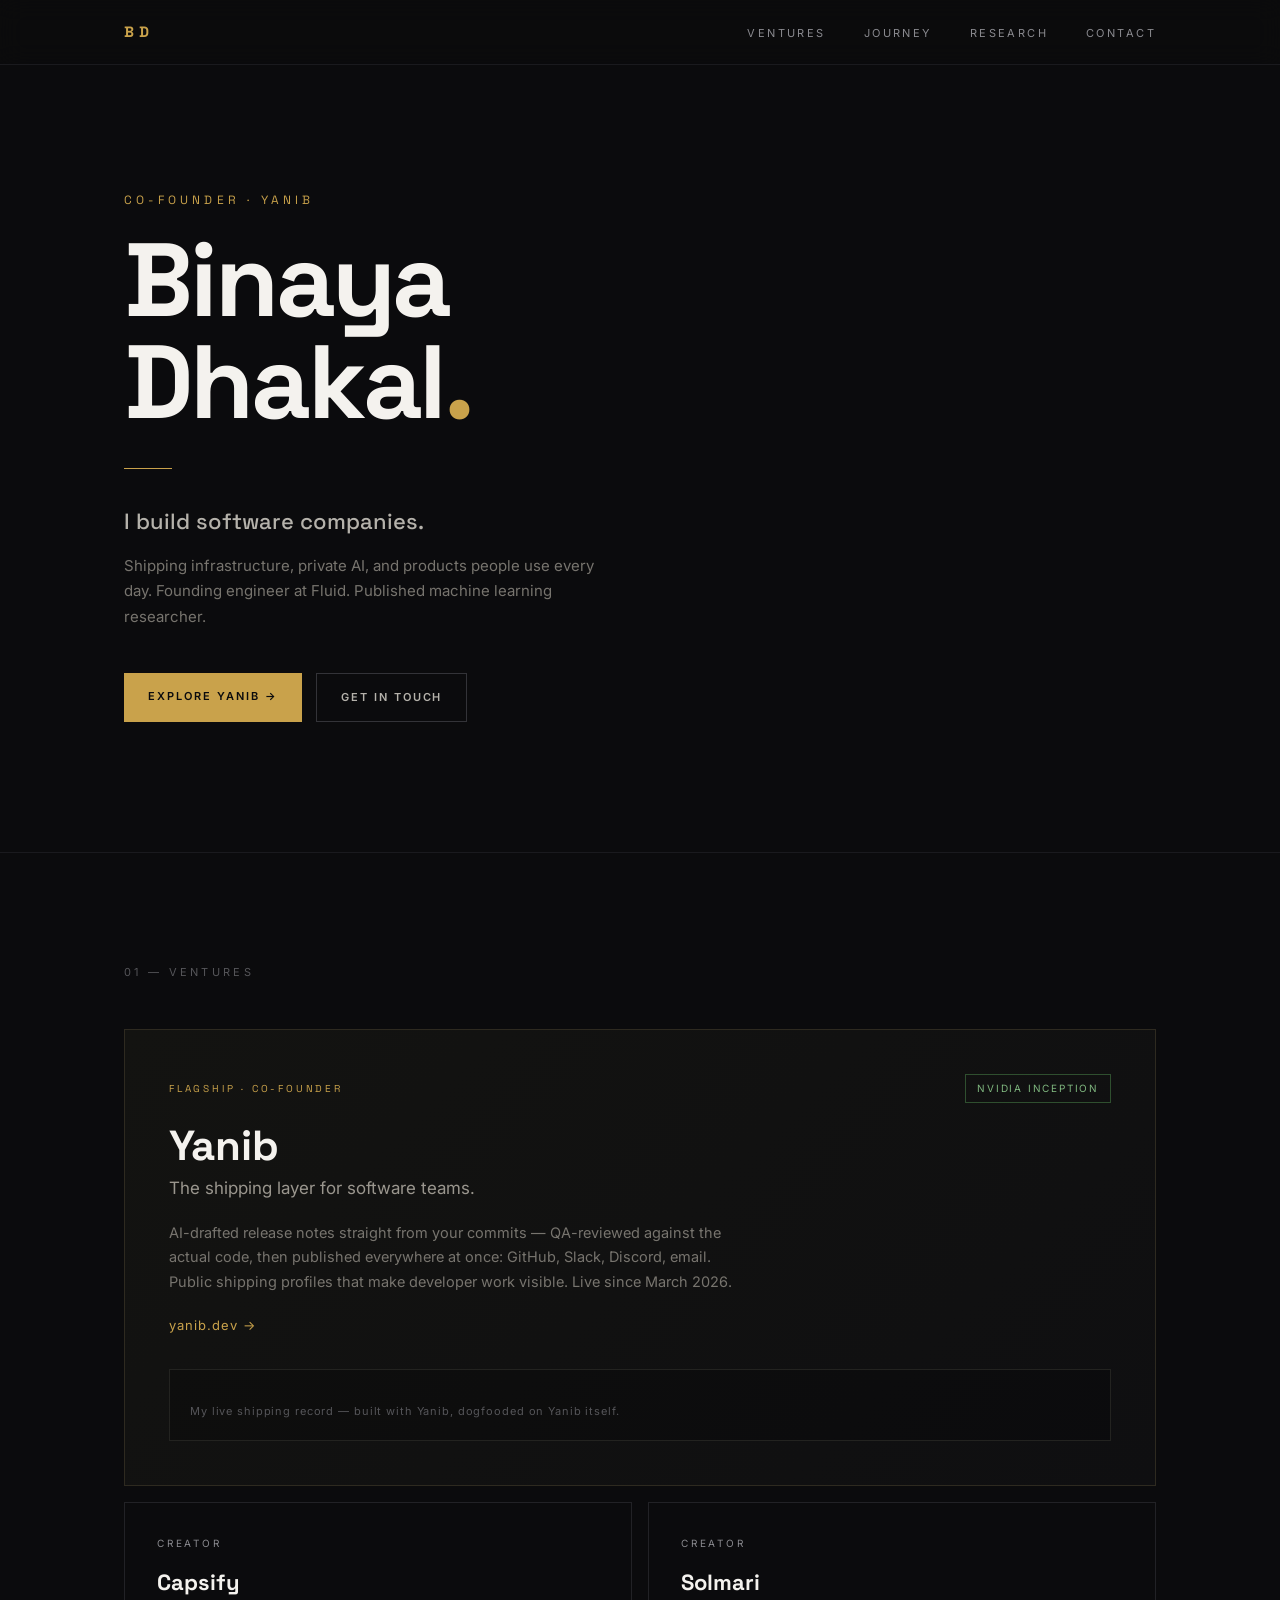
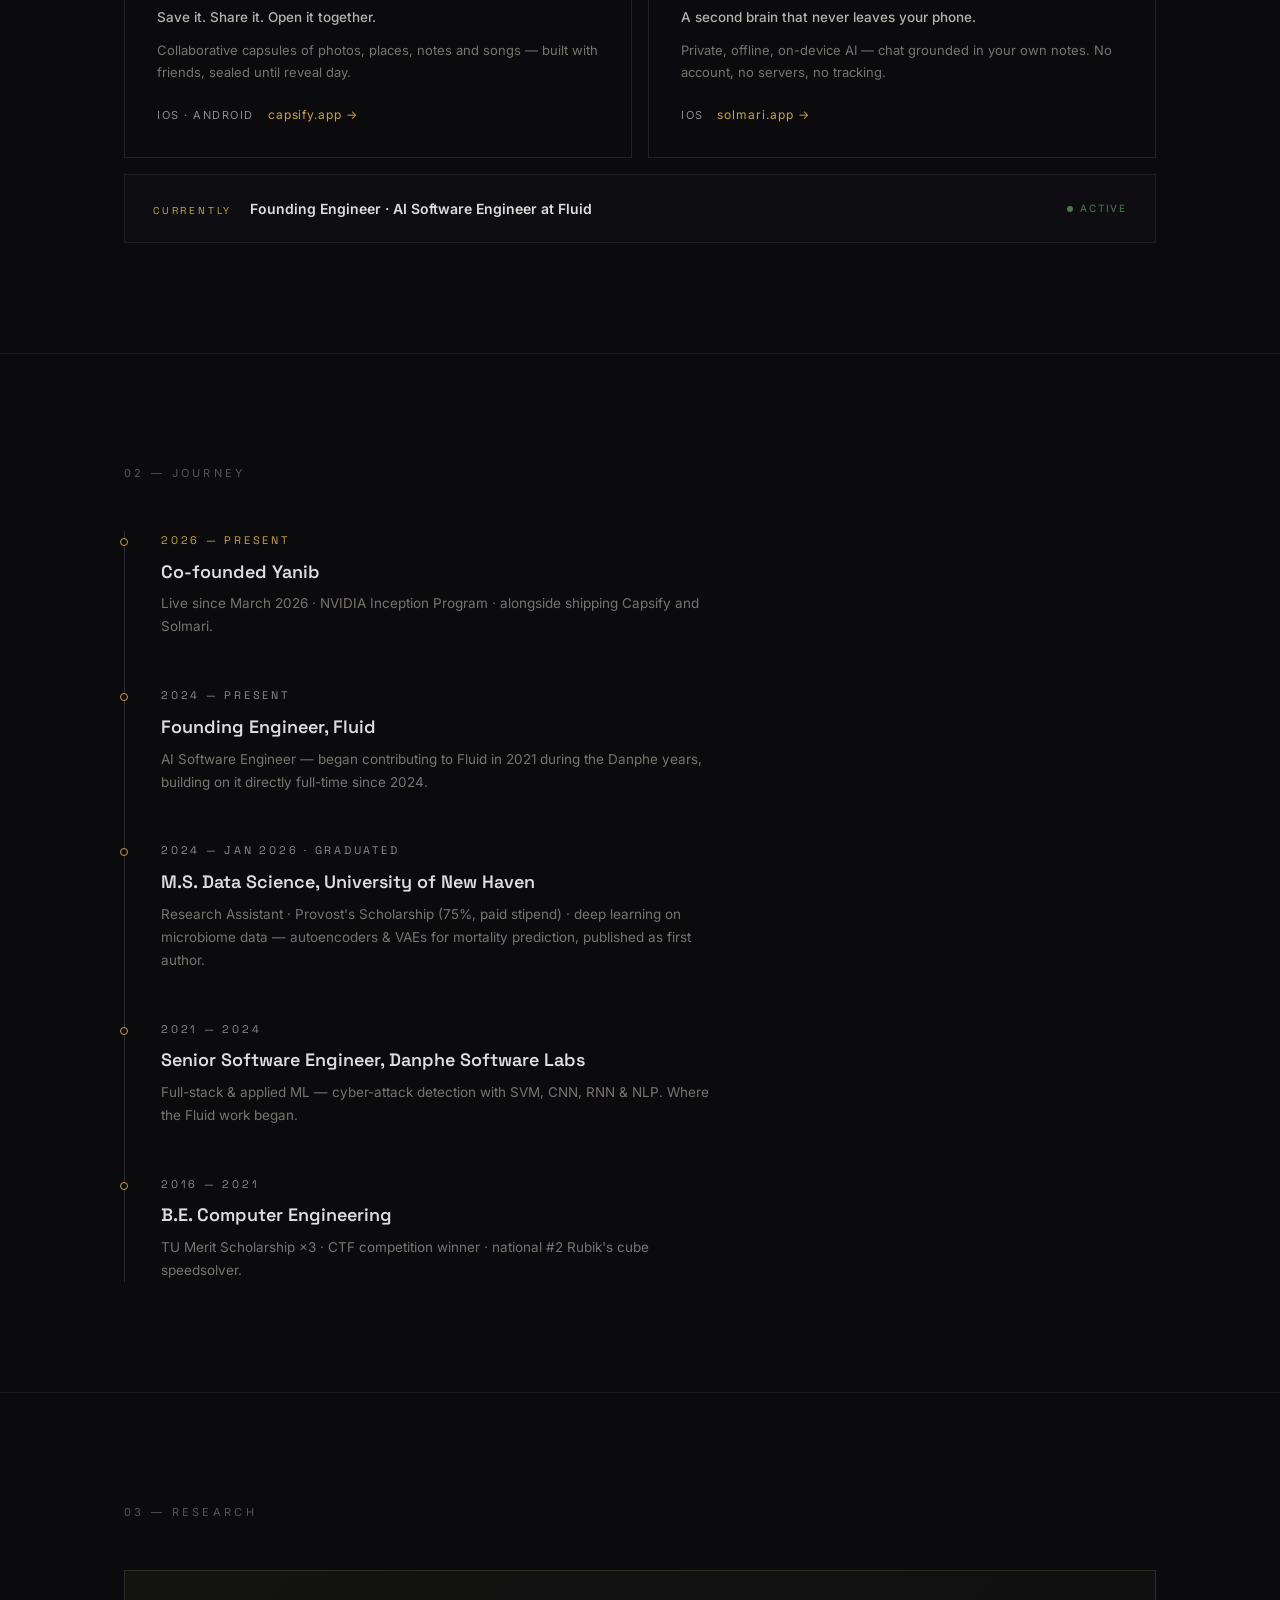
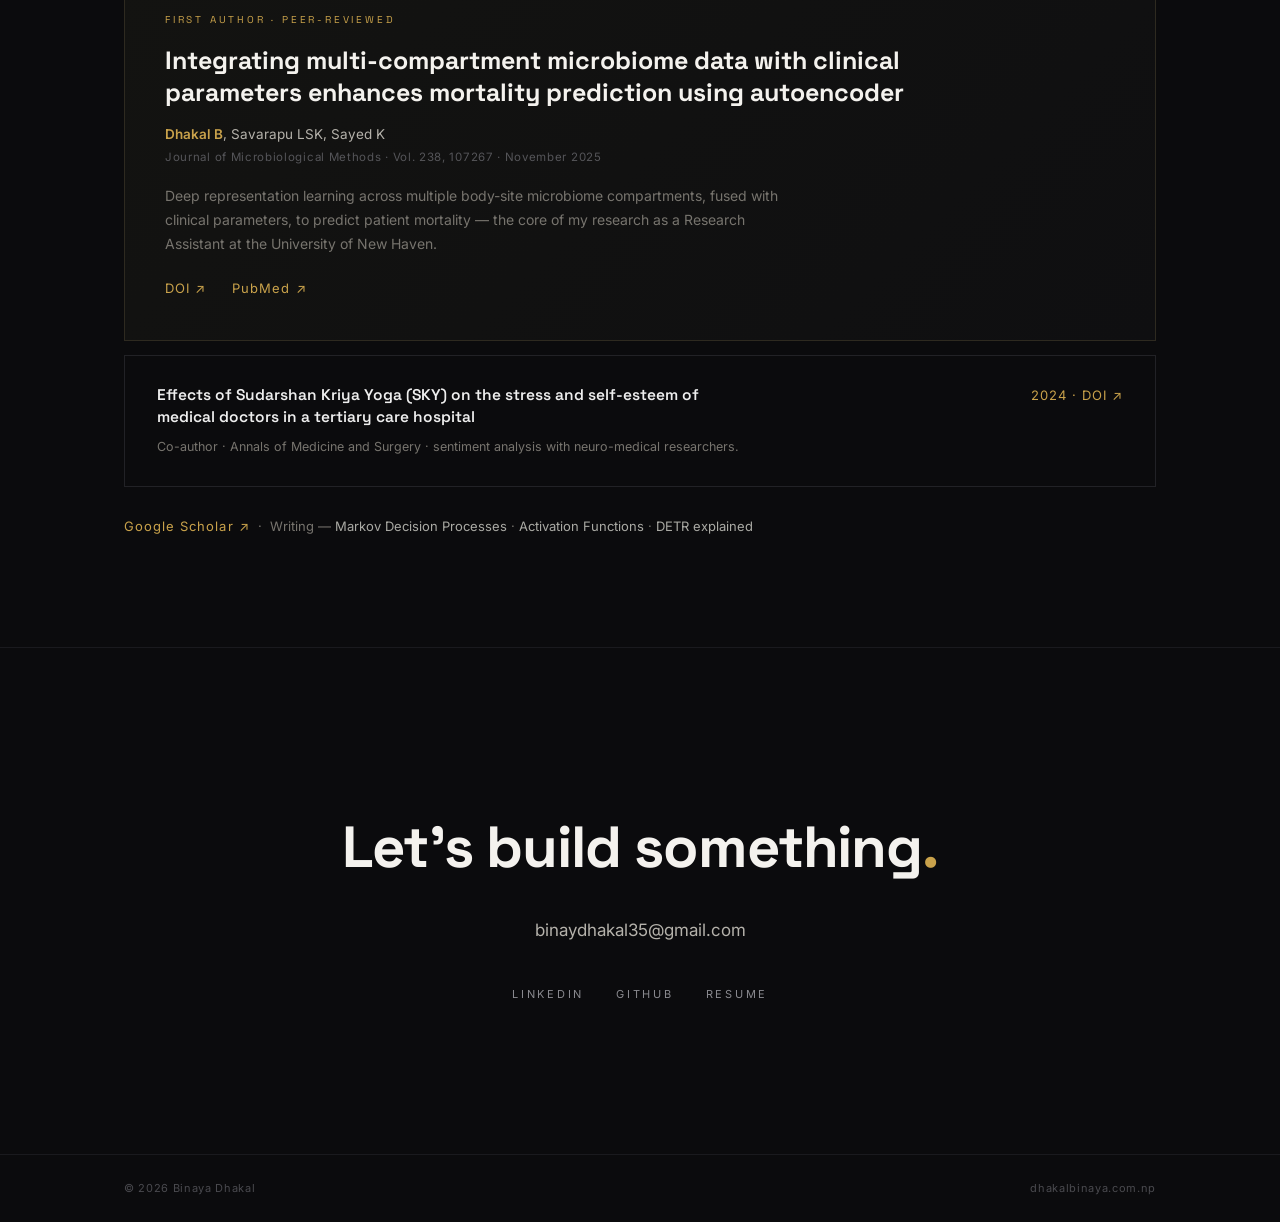
==== index.html @ 51cc16c2 "Replace favicon with BD monogram; overhaul SEO and social metadata - New BD mark (gold on black, Spa" ====
<!doctype html>
<html lang="en">
<head>
	<!-- Google tag (gtag.js) -->
	<script async src="https://www.googletagmanager.com/gtag/js?id=G-X3T2V9K1VE"></script>
	<script>
		window.dataLayer = window.dataLayer || [];
		function gtag(){dataLayer.push(arguments);}
		gtag('js', new Date());
		gtag('config', 'G-X3T2V9K1VE');
	</script>
	<script src="https://www.yanib.dev/sdk.js" defer></script>

	<meta charset="utf-8">
	<meta name="viewport" content="width=device-width, initial-scale=1">

	<title>Binaya Dhakal</title>
	<meta name="description" content="Binaya Dhakal — Co-founder of Yanib, creator of Capsify and Solmari, founding engineer at Fluid. Building shipping infrastructure, private AI, and products people use every day.">
	<meta name="author" content="Binaya Dhakal">
	<meta name="theme-color" content="#0b0b0d">
	<link rel="canonical" href="https://dhakalbinaya.com.np/">

	<meta property="og:type" content="profile">
	<meta property="og:site_name" content="Binaya Dhakal">
	<meta property="og:title" content="Binaya Dhakal — Co-founder of Yanib">
	<meta property="og:description" content="I build software companies. Yanib, Capsify, Solmari, Fluid — and published machine learning research.">
	<meta property="og:url" content="https://dhakalbinaya.com.np/">
	<meta property="og:image" content="https://dhakalbinaya.com.np/assets/images/og/og-cover.png">
	<meta property="og:image:width" content="1200">
	<meta property="og:image:height" content="630">
	<meta property="og:image:alt" content="Binaya Dhakal — Co-founder of Yanib. I build software companies.">
	<meta property="profile:first_name" content="Binaya">
	<meta property="profile:last_name" content="Dhakal">
	<meta name="twitter:card" content="summary_large_image">
	<meta name="twitter:title" content="Binaya Dhakal — Co-founder of Yanib">
	<meta name="twitter:description" content="I build software companies. Yanib, Capsify, Solmari, Fluid — and published machine learning research.">
	<meta name="twitter:image" content="https://dhakalbinaya.com.np/assets/images/og/og-cover.png">

	<link rel="icon" type="image/png" sizes="32x32" href="assets/logo/favicon.png">
	<link rel="icon" type="image/png" sizes="512x512" href="assets/logo/favicon-512.png">
	<link rel="apple-touch-icon" sizes="180x180" href="assets/logo/apple-touch-icon.png">

	<script type="application/ld+json">
	{
		"@context": "https://schema.org",
		"@type": "Person",
		"name": "Binaya Dhakal",
		"url": "https://dhakalbinaya.com.np/",
		"image": "https://dhakalbinaya.com.np/assets/images/og/og-cover.png",
		"jobTitle": "Co-founder",
		"description": "Co-founder of Yanib, creator of Capsify and Solmari, founding engineer at Fluid, published machine learning researcher.",
		"email": "mailto:binaydhakal35@gmail.com",
		"worksFor": {
			"@type": "Organization",
			"name": "Yanib",
			"url": "https://www.yanib.dev"
		},
		"alumniOf": {
			"@type": "CollegeOrUniversity",
			"name": "University of New Haven"
		},
		"knowsAbout": [
			"Machine Learning",
			"Microbiome Data Analysis",
			"Deep Learning",
			"Software Engineering",
			"Autoencoders"
		],
		"sameAs": [
			"https://github.com/binaydhakal",
			"https://www.linkedin.com/in/dhakalbinay/",
			"https://scholar.google.com/citations?user=4LWoepUAAAAJ",
			"https://www.yanib.dev",
			"https://www.capsify.app",
			"https://www.solmari.app"
		]
	}
	</script>

	<link rel="preconnect" href="https://fonts.googleapis.com">
	<link rel="preconnect" href="https://fonts.gstatic.com" crossorigin>
	<link href="https://fonts.googleapis.com/css2?family=Inter:wght@400;500;600&family=Space+Grotesk:wght@500;700&display=swap" rel="stylesheet">

	<link rel="stylesheet" href="assets/css/site.css">
	<script>document.documentElement.classList.add('js');</script>
	<script src="assets/js/site.js" defer></script>
</head>

<body>
	<header class="nav">
		<div class="container nav-inner">
			<a class="monogram" href="#top">BD</a>
			<button class="nav-toggle" aria-label="Toggle menu" aria-expanded="false">MENU</button>
			<nav aria-label="Main">
				<ul class="nav-links">
					<li><a href="#ventures">Ventures</a></li>
					<li><a href="#journey">Journey</a></li>
					<li><a href="#research">Research</a></li>
					<li><a href="#contact">Contact</a></li>
				</ul>
			</nav>
		</div>
	</header>

	<main id="top">
		<!-- ===== hero ===== -->
		<section class="hero">
			<div class="container">
				<p class="eyebrow" data-reveal>Co-founder · Yanib</p>
				<h1 data-reveal>Binaya<br>Dhakal<span class="accent">.</span></h1>
				<hr class="gold-rule" data-reveal>
				<p class="thesis" data-reveal>I build software companies.</p>
				<p class="hero-sub" data-reveal>Shipping infrastructure, private AI, and products people use every day. Founding engineer at Fluid. Published machine learning researcher.</p>
				<div class="cta-row" data-reveal>
					<a class="btn btn-solid" href="https://www.yanib.dev" target="_blank" rel="noopener">Explore Yanib <span aria-hidden="true">→</span></a>
					<a class="btn btn-ghost" href="#contact">Get in touch</a>
				</div>
			</div>
		</section>

		<!-- ===== 01 ventures ===== -->
		<section id="ventures" class="section">
			<div class="container">
				<h2 class="section-label" data-reveal>01 — Ventures</h2>

				<article class="flagship" data-reveal>
					<div class="flagship-top">
						<p class="flagship-role">Flagship · Co-founder</p>
						<p class="badge">NVIDIA Inception</p>
					</div>
					<h3>Yanib</h3>
					<p class="tagline">The shipping layer for software teams.</p>
					<p class="desc">AI-drafted release notes straight from your commits — QA-reviewed against the actual code, then published everywhere at once: GitHub, Slack, Discord, email. Public shipping profiles that make developer work visible. Live since March 2026.</p>
					<p><a class="link-gold" href="https://www.yanib.dev" target="_blank" rel="noopener">yanib.dev <span aria-hidden="true">→</span></a></p>
					<div class="widget-frame">
						<yanib-portfolio user="binaydhakal" theme="dark" limit="3"></yanib-portfolio>
						<p class="widget-caption">My live shipping record — built with Yanib, dogfooded on Yanib itself.</p>
					</div>
				</article>

				<div class="venture-grid">
					<article class="venture-card" data-reveal>
						<p class="card-role">Creator</p>
						<h4>Capsify</h4>
						<p class="card-tagline">Save it. Share it. Open it together.</p>
						<p class="card-desc">Collaborative capsules of photos, places, notes and songs — built with friends, sealed until reveal day.</p>
						<p class="platforms">iOS · Android &nbsp;&nbsp;<a class="link-gold" href="https://www.capsify.app" target="_blank" rel="noopener">capsify.app <span aria-hidden="true">→</span></a></p>
					</article>
					<article class="venture-card" data-reveal>
						<p class="card-role">Creator</p>
						<h4>Solmari</h4>
						<p class="card-tagline">A second brain that never leaves your phone.</p>
						<p class="card-desc">Private, offline, on-device AI — chat grounded in your own notes. No account, no servers, no tracking.</p>
						<p class="platforms">iOS &nbsp;&nbsp;<a class="link-gold" href="https://www.solmari.app" target="_blank" rel="noopener">solmari.app <span aria-hidden="true">→</span></a></p>
					</article>
				</div>

				<a class="current" href="https://www.fluid.app" target="_blank" rel="noopener" data-reveal>
					<span class="current-left">
						<span class="current-label">Currently</span>
						<span class="current-role">Founding Engineer · AI Software Engineer at Fluid</span>
					</span>
					<span class="pulse"><span class="pulse-dot" aria-hidden="true"></span> Active</span>
				</a>
			</div>
		</section>

		<!-- ===== 02 journey ===== -->
		<section id="journey" class="section">
			<div class="container">
				<h2 class="section-label" data-reveal>02 — Journey</h2>
				<ol class="timeline">
					<li data-reveal>
						<p class="t-date now">2026 — Present</p>
						<h3>Co-founded Yanib</h3>
						<p>Live since March 2026 · NVIDIA Inception Program · alongside shipping Capsify and Solmari.</p>
					</li>
					<li data-reveal>
						<p class="t-date">2024 — Present</p>
						<h3>Founding Engineer, Fluid</h3>
						<p>AI Software Engineer — began contributing to Fluid in 2021 during the Danphe years, building on it directly full-time since 2024.</p>
					</li>
					<li data-reveal>
						<p class="t-date">2024 — Jan 2026 · Graduated</p>
						<h3>M.S. Data Science, University of New Haven</h3>
						<p>Research Assistant · Provost's Scholarship (75%, paid stipend) · deep learning on microbiome data — autoencoders &amp; VAEs for mortality prediction, published as first author.</p>
					</li>
					<li data-reveal>
						<p class="t-date">2021 — 2024</p>
						<h3>Senior Software Engineer, Danphe Software Labs</h3>
						<p>Full-stack &amp; applied ML — cyber-attack detection with SVM, CNN, RNN &amp; NLP. Where the Fluid work began.</p>
					</li>
					<li data-reveal>
						<p class="t-date">2016 — 2021</p>
						<h3>B.E. Computer Engineering</h3>
						<p>TU Merit Scholarship ×3 · CTF competition winner · national #2 Rubik's cube speedsolver.</p>
					</li>
				</ol>
			</div>
		</section>

		<!-- ===== 03 research ===== -->
		<section id="research" class="section">
			<div class="container">
				<h2 class="section-label" data-reveal>03 — Research</h2>

				<article class="pub-featured" data-reveal>
					<p class="pub-badge">First author · Peer-reviewed</p>
					<h3>Integrating multi-compartment microbiome data with clinical parameters enhances mortality prediction using autoencoder</h3>
					<p class="pub-authors"><strong>Dhakal B</strong>, Savarapu LSK, Sayed K</p>
					<p class="pub-venue">Journal of Microbiological Methods · Vol. 238, 107267 · November 2025</p>
					<p class="pub-desc">Deep representation learning across multiple body-site microbiome compartments, fused with clinical parameters, to predict patient mortality — the core of my research as a Research Assistant at the University of New Haven.</p>
					<p class="pub-actions">
						<a class="link-gold" href="https://doi.org/10.1016/j.mimet.2025.107267" target="_blank" rel="noopener">DOI <span aria-hidden="true">↗</span></a>
						<a class="link-gold" href="https://pubmed.ncbi.nlm.nih.gov/40972768/" target="_blank" rel="noopener">PubMed <span aria-hidden="true">↗</span></a>
					</p>
				</article>

				<article class="pub-card" data-reveal>
					<div>
						<h3 class="pub-title">Effects of Sudarshan Kriya Yoga (SKY) on the stress and self-esteem of medical doctors in a tertiary care hospital</h3>
						<p class="pub-note">Co-author · Annals of Medicine and Surgery · sentiment analysis with neuro-medical researchers.</p>
					</div>
					<p class="pub-meta"><a class="link-gold" href="https://doi.org/10.1097/MS9.0000000000002289" target="_blank" rel="noopener">2024 · DOI <span aria-hidden="true">↗</span></a></p>
				</article>

				<p class="writing-line" data-reveal>
					<a class="link-gold" href="https://scholar.google.com/citations?user=4LWoepUAAAAJ&amp;hl=en" target="_blank" rel="noopener">Google Scholar <span aria-hidden="true">↗</span></a>
					&nbsp;·&nbsp; Writing — <span>Markov Decision Processes</span> · <span>Activation Functions</span> · <span>DETR explained</span>
				</p>
			</div>
		</section>

		<!-- ===== contact ===== -->
		<section id="contact" class="section contact">
			<div class="container">
				<h2 data-reveal>Let's build something<span class="accent">.</span></h2>
				<p data-reveal><a class="contact-email" href="mailto:binaydhakal35@gmail.com">binaydhakal35@gmail.com</a></p>
				<ul class="contact-links" data-reveal>
					<li><a href="https://www.linkedin.com/in/dhakalbinay/" target="_blank" rel="noopener">LinkedIn</a></li>
					<li><a href="https://github.com/binaydhakal" target="_blank" rel="noopener">GitHub</a></li>
					<li><a href="assets/download/resume.pdf" download>Resume</a></li>
				</ul>
			</div>
		</section>
	</main>

	<footer class="footer">
		<div class="container footer-inner">
			<span>© 2026 Binaya Dhakal</span>
			<span>dhakalbinaya.com.np</span>
		</div>
	</footer>
</body>
</html>
---- assets/css/site.css ----
/* ============================================================
   dhakalbinaya.com.np — "Midnight Executive"
   ============================================================ */

:root {
	--bg: #0b0b0d;
	--panel: #101013;
	--panel-2: #0e0e12;
	--border: #1a1a1e;
	--border-card: #222226;
	--gold: #c9a24b;
	--text-hi: #f4f2ee;
	--text-lead: #b5b2ab;
	--text-body: #77746e;
	--text-label: #555559;
	--font-display: 'Space Grotesk', -apple-system, sans-serif;
	--font-body: 'Inter', -apple-system, sans-serif;
}

*, *::before, *::after { box-sizing: border-box; margin: 0; padding: 0; }

html { scroll-behavior: smooth; scroll-padding-top: 80px; }

body {
	background: var(--bg);
	color: var(--text-body);
	font-family: var(--font-body);
	font-size: 16px;
	line-height: 1.7;
	-webkit-font-smoothing: antialiased;
}

img { max-width: 100%; display: block; }
a { color: inherit; text-decoration: none; }
ul, ol { list-style: none; }

.container { max-width: 1080px; margin: 0 auto; padding: 0 24px; }
.accent { color: var(--gold); }

/* ---------- labels ---------- */
.eyebrow {
	font-family: var(--font-display);
	color: var(--gold);
	font-size: 12px;
	letter-spacing: .35em;
	text-transform: uppercase;
}
.section-label {
	color: var(--text-label);
	font-size: 11px;
	letter-spacing: .3em;
	text-transform: uppercase;
	font-weight: 400;
	margin-bottom: 48px;
}

/* ---------- nav ---------- */
.nav {
	position: fixed;
	top: 0; left: 0; right: 0;
	z-index: 100;
	background: rgba(11, 11, 13, .82);
	-webkit-backdrop-filter: blur(12px);
	backdrop-filter: blur(12px);
	border-bottom: 1px solid var(--border);
}
.nav-inner {
	display: flex;
	justify-content: space-between;
	align-items: center;
	height: 64px;
}
.monogram {
	font-family: var(--font-display);
	font-weight: 700;
	color: var(--gold);
	letter-spacing: .3em;
	font-size: 15px;
}
.nav-links { display: flex; gap: 38px; }
.nav-links a {
	font-size: 11px;
	letter-spacing: .22em;
	text-transform: uppercase;
	color: #8a8a8f;
	transition: color .2s ease;
}
.nav-links a:hover { color: var(--gold); }
.nav-toggle {
	display: none;
	background: none;
	border: 1px solid var(--border-card);
	color: #8a8a8f;
	font-family: var(--font-body);
	font-size: 10px;
	letter-spacing: .22em;
	padding: 7px 12px;
	cursor: pointer;
}

/* ---------- hero ---------- */
.hero { padding: 190px 0 130px; }
.hero h1 {
	font-family: var(--font-display);
	color: var(--text-hi);
	font-size: clamp(56px, 9vw, 104px);
	line-height: .98;
	letter-spacing: -.03em;
	font-weight: 700;
	margin-top: 20px;
}
.gold-rule {
	width: 48px;
	height: 1px;
	background: var(--gold);
	border: 0;
	margin: 34px 0;
}
.thesis {
	font-family: var(--font-display);
	color: var(--text-lead);
	font-size: clamp(18px, 2.4vw, 22px);
	font-weight: 500;
}
.hero-sub { max-width: 470px; margin-top: 12px; font-size: 15px; }
.cta-row { display: flex; gap: 14px; margin-top: 44px; flex-wrap: wrap; }
.btn {
	display: inline-block;
	font-size: 11px;
	font-weight: 600;
	letter-spacing: .18em;
	text-transform: uppercase;
	padding: 14px 24px;
	transition: transform .2s ease, filter .2s ease, border-color .2s ease, color .2s ease;
}
.btn-solid { background: var(--gold); color: #0b0b0d; }
.btn-solid:hover { filter: brightness(1.1); transform: translateY(-2px); }
.btn-ghost { border: 1px solid #333338; color: var(--text-lead); }
.btn-ghost:hover { border-color: var(--gold); color: var(--gold); }

/* ---------- sections ---------- */
.section { padding: 110px 0; border-top: 1px solid var(--border); }

/* ---------- footer ---------- */
.footer { border-top: 1px solid var(--border); padding: 24px 0; }
.footer-inner {
	display: flex;
	justify-content: space-between;
	font-size: 11px;
	color: #4a4a4f;
	letter-spacing: .06em;
}

/* ---------- reveal animation (JS-gated, motion-safe) ---------- */
.js [data-reveal] {
	opacity: 0;
	transform: translateY(18px);
	transition: opacity .7s ease, transform .7s ease;
}
.js [data-reveal].is-visible { opacity: 1; transform: none; }

@media (prefers-reduced-motion: reduce) {
	html { scroll-behavior: auto; }
	.js [data-reveal] { opacity: 1; transform: none; transition: none; }
}

/* ---------- mobile ---------- */
@media (max-width: 720px) {
	.nav-toggle { display: block; }
	.nav-links {
		display: none;
		position: absolute;
		top: 64px; left: 0; right: 0;
		flex-direction: column;
		gap: 22px;
		background: rgba(11, 11, 13, .97);
		border-bottom: 1px solid var(--border);
		padding: 26px 24px;
	}
	.nav.open .nav-links { display: flex; }
	.hero { padding: 150px 0 90px; }
	.section { padding: 80px 0; }
}

/* ---------- ventures: flagship ---------- */
.flagship {
	border: 1px solid #2e2a20;
	background: linear-gradient(135deg, #131311 0%, #0f0f11 100%);
	padding: 44px;
}
.flagship-top {
	display: flex;
	justify-content: space-between;
	align-items: center;
	gap: 16px;
	flex-wrap: wrap;
}
.flagship-role {
	font-family: var(--font-display);
	color: var(--gold);
	font-size: 10px;
	letter-spacing: .28em;
	text-transform: uppercase;
}
.badge {
	border: 1px solid #2f4f2f;
	color: #7fb77f;
	font-size: 10px;
	letter-spacing: .18em;
	text-transform: uppercase;
	padding: 5px 11px;
}
.flagship h3 {
	font-family: var(--font-display);
	color: var(--text-hi);
	font-size: clamp(30px, 4vw, 42px);
	font-weight: 700;
	margin-top: 20px;
	line-height: 1.1;
}
.tagline { color: #9a968e; font-size: 17px; margin-top: 4px; }
.flagship .desc { max-width: 580px; margin-top: 18px; font-size: 14.5px; }
.flagship .link-gold { display: inline-block; margin-top: 20px; }
.link-gold {
	color: var(--gold);
	font-size: 13px;
	letter-spacing: .08em;
}
.link-gold span { display: inline-block; transition: transform .2s ease; }
.link-gold:hover span { transform: translateX(4px); }
.widget-frame {
	margin-top: 30px;
	border: 1px solid #232320;
	padding: 20px;
	background: rgba(0, 0, 0, .25);
	overflow-x: auto;
}
yanib-github-profile { display: block; max-width: 100%; }
.widget-caption {
	margin-top: 12px;
	color: var(--text-label);
	font-size: 11px;
	letter-spacing: .08em;
}

/* ---------- ventures: cards ---------- */
.venture-grid {
	display: grid;
	grid-template-columns: 1fr 1fr;
	gap: 16px;
	margin-top: 16px;
}
.venture-card {
	border: 1px solid var(--border-card);
	padding: 32px;
	display: flex;
	flex-direction: column;
	transition: border-color .25s ease, transform .25s ease;
}
.venture-card:hover { border-color: var(--gold); transform: translateY(-3px); }
.card-role {
	color: #8a8a8f;
	font-size: 10px;
	letter-spacing: .28em;
	text-transform: uppercase;
}
.venture-card h4 {
	font-family: var(--font-display);
	color: var(--text-hi);
	font-size: 22px;
	font-weight: 700;
	margin-top: 12px;
}
.card-tagline { color: var(--text-lead); font-size: 13.5px; margin-top: 4px; font-weight: 500; }
.card-desc { font-size: 13px; margin-top: 10px; }
.platforms {
	margin-top: auto;
	padding-top: 22px;
	color: #8a8a8f;
	font-size: 11px;
	letter-spacing: .14em;
	text-transform: uppercase;
}
.platforms .link-gold { text-transform: none; letter-spacing: .08em; font-size: 12px; }

/* ---------- ventures: current strip ---------- */
.current {
	display: flex;
	justify-content: space-between;
	align-items: center;
	gap: 16px;
	flex-wrap: wrap;
	border: 1px solid #1e1e24;
	background: var(--panel-2);
	padding: 20px 28px;
	margin-top: 16px;
	transition: border-color .25s ease;
}
.current:hover { border-color: var(--gold); }
.current-label {
	font-family: var(--font-display);
	color: var(--gold);
	font-size: 10px;
	letter-spacing: .28em;
	text-transform: uppercase;
	margin-right: 14px;
}
.current-role { color: #ddd; font-size: 14px; font-weight: 600; }
.pulse {
	color: #4a7a4a;
	font-size: 10px;
	letter-spacing: .18em;
	text-transform: uppercase;
	display: inline-flex;
	align-items: center;
	gap: 7px;
}
.pulse-dot {
	width: 6px; height: 6px;
	border-radius: 50%;
	background: #4a7a4a;
	animation: pulse 2s ease-in-out infinite;
}
@keyframes pulse {
	0%, 100% { opacity: 1; }
	50% { opacity: .3; }
}
@media (prefers-reduced-motion: reduce) {
	.pulse-dot { animation: none; }
}
@media (max-width: 720px) {
	.flagship { padding: 30px 24px; }
	.venture-grid { grid-template-columns: 1fr; }
	.current { flex-direction: column; align-items: flex-start; }
}

/* ---------- journey timeline ---------- */
.timeline {
	border-left: 1px solid #2a2a2e;
	padding-left: 36px;
	display: flex;
	flex-direction: column;
	gap: 48px;
}
.timeline li { position: relative; }
.timeline li::before {
	content: "";
	position: absolute;
	left: -41px;
	top: 7px;
	width: 8px;
	height: 8px;
	border-radius: 50%;
	background: var(--bg);
	border: 1px solid var(--gold);
}
.t-date {
	font-family: var(--font-display);
	font-size: 11px;
	letter-spacing: .25em;
	text-transform: uppercase;
	color: #8a8a8f;
}
.t-date.now { color: var(--gold); }
.timeline h3 {
	font-family: var(--font-display);
	color: #ddd;
	font-size: 18px;
	font-weight: 600;
	margin-top: 7px;
}
.timeline li > p:last-child { font-size: 13.5px; margin-top: 5px; max-width: 560px; }

/* ---------- research: featured (first-author) ---------- */
.pub-featured {
	border: 1px solid #2e2a20;
	background: linear-gradient(135deg, #131311 0%, #0f0f11 100%);
	padding: 40px;
	margin-bottom: 14px;
}
.pub-badge {
	font-family: var(--font-display);
	color: var(--gold);
	font-size: 10px;
	letter-spacing: .28em;
	text-transform: uppercase;
}
.pub-featured h3 {
	font-family: var(--font-display);
	color: var(--text-hi);
	font-size: clamp(19px, 2.4vw, 25px);
	font-weight: 700;
	line-height: 1.3;
	margin-top: 16px;
	max-width: 780px;
}
.pub-authors { color: var(--text-lead); font-size: 13.5px; margin-top: 14px; }
.pub-authors strong { color: var(--gold); font-weight: 600; }
.pub-venue {
	color: var(--text-label);
	font-size: 11.5px;
	letter-spacing: .06em;
	margin-top: 3px;
}
.pub-desc { font-size: 14px; margin-top: 16px; max-width: 640px; }
.pub-actions { display: flex; gap: 26px; margin-top: 22px; flex-wrap: wrap; }

/* ---------- research ---------- */
.pub-card {
	border: 1px solid var(--border-card);
	padding: 28px 32px;
	margin-bottom: 14px;
	display: flex;
	justify-content: space-between;
	align-items: flex-start;
	gap: 24px;
	flex-wrap: wrap;
	transition: border-color .25s ease;
}
.pub-card:hover { border-color: var(--gold); }
.pub-title {
	font-family: var(--font-display);
	color: #eee;
	font-size: 15.5px;
	font-weight: 600;
	max-width: 560px;
	line-height: 1.45;
}
.pub-note { font-size: 12.5px; margin-top: 8px; }
.pub-meta { font-size: 12px; white-space: nowrap; }
.pub-status {
	color: #8a8a8f;
	letter-spacing: .18em;
	text-transform: uppercase;
	font-size: 10px;
	padding-top: 4px;
}
.writing-line { margin-top: 28px; font-size: 13px; }
.writing-line span { color: #aaaaa4; }
.writing-line .link-gold span { color: var(--gold); }

@media (max-width: 720px) {
	.pub-card { flex-direction: column; padding: 24px; }
	.pub-featured { padding: 28px 24px; }
	.timeline { padding-left: 28px; }
	.timeline li::before { left: -33px; }
}

/* ---------- contact ---------- */
.contact { text-align: center; padding: 150px 0; }
.contact h2 {
	font-family: var(--font-display);
	color: var(--text-hi);
	font-size: clamp(36px, 6vw, 58px);
	font-weight: 700;
	letter-spacing: -.02em;
}
.contact-email {
	display: inline-block;
	margin-top: 20px;
	color: var(--text-lead);
	font-size: 17px;
	transition: color .2s ease;
}
.contact-email:hover { color: var(--gold); }
.contact-links {
	margin-top: 40px;
	display: flex;
	justify-content: center;
	gap: 32px;
	font-size: 11px;
	letter-spacing: .25em;
	text-transform: uppercase;
}
.contact-links a { color: #8a8a8f; transition: color .2s ease; }
.contact-links a:hover { color: var(--gold); }

@media (max-width: 720px) {
	.contact { padding: 100px 0; }
	.contact-links { gap: 20px; flex-wrap: wrap; }
}
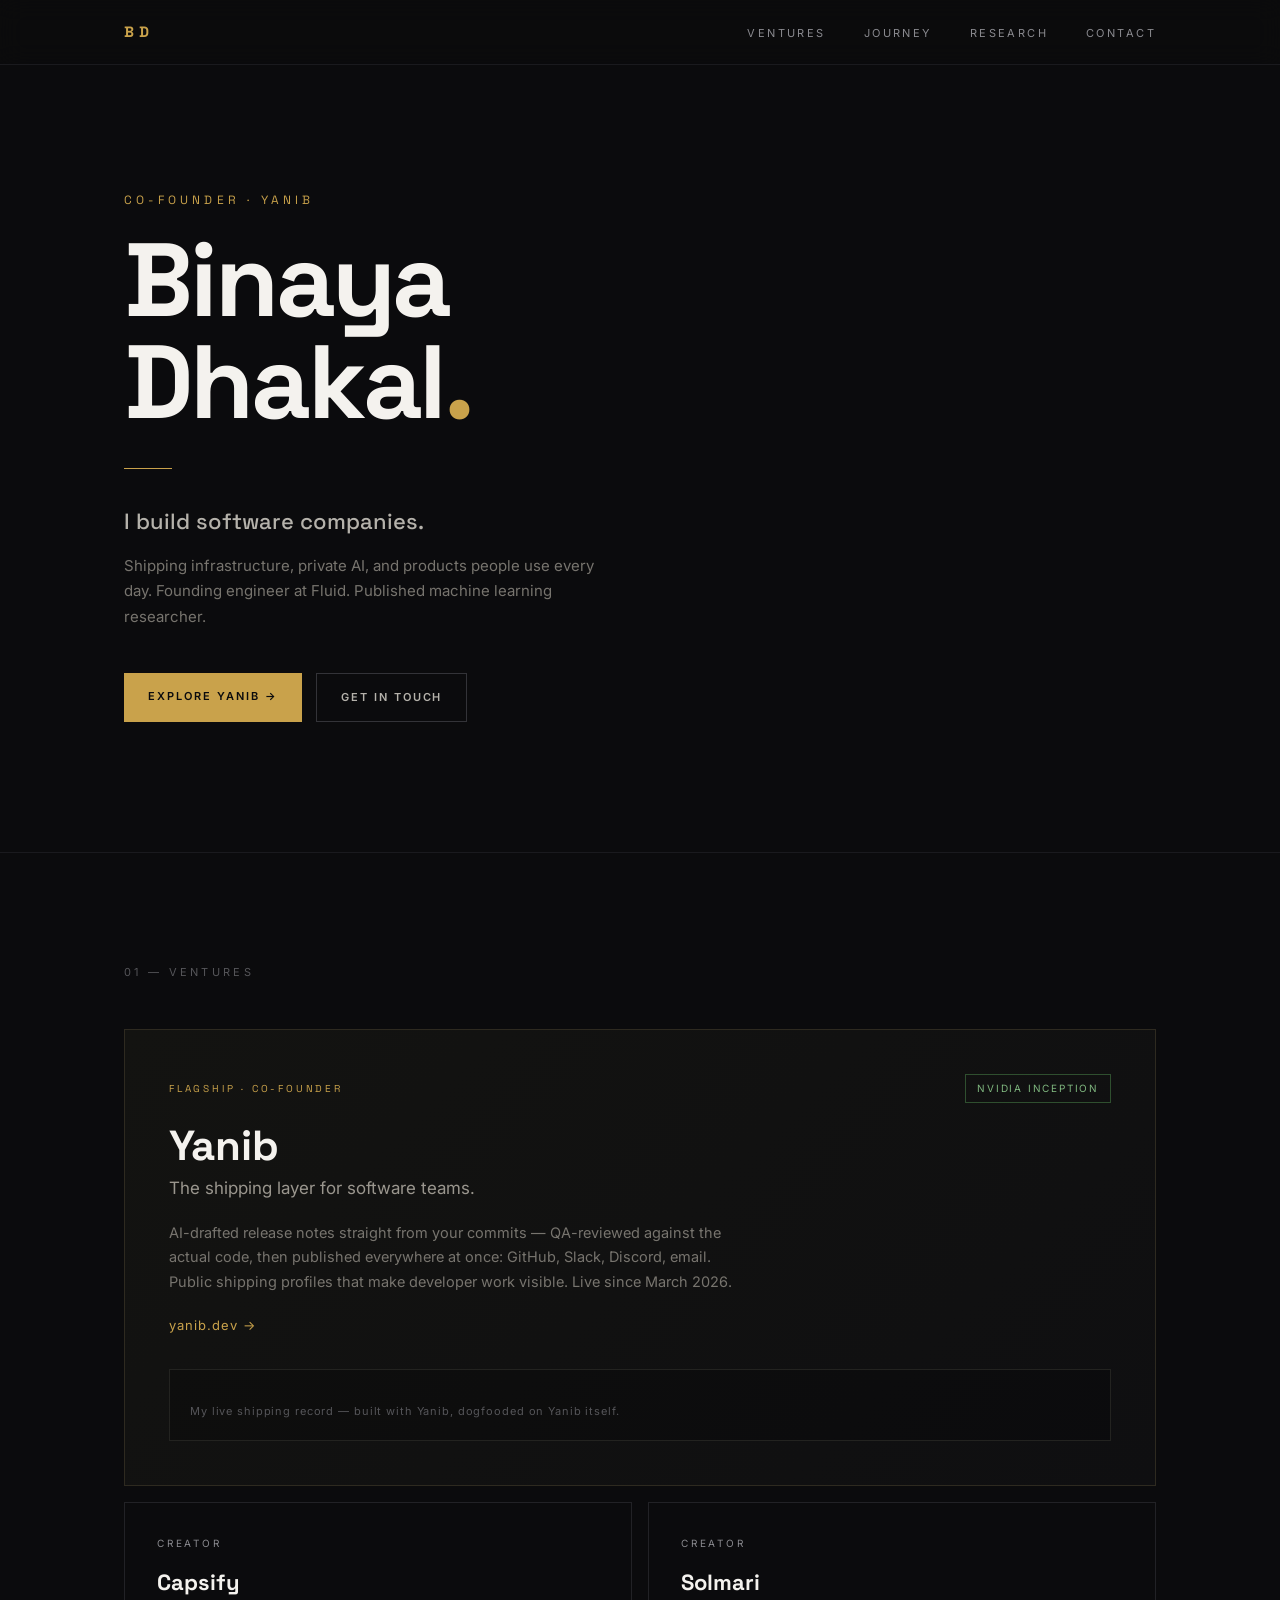
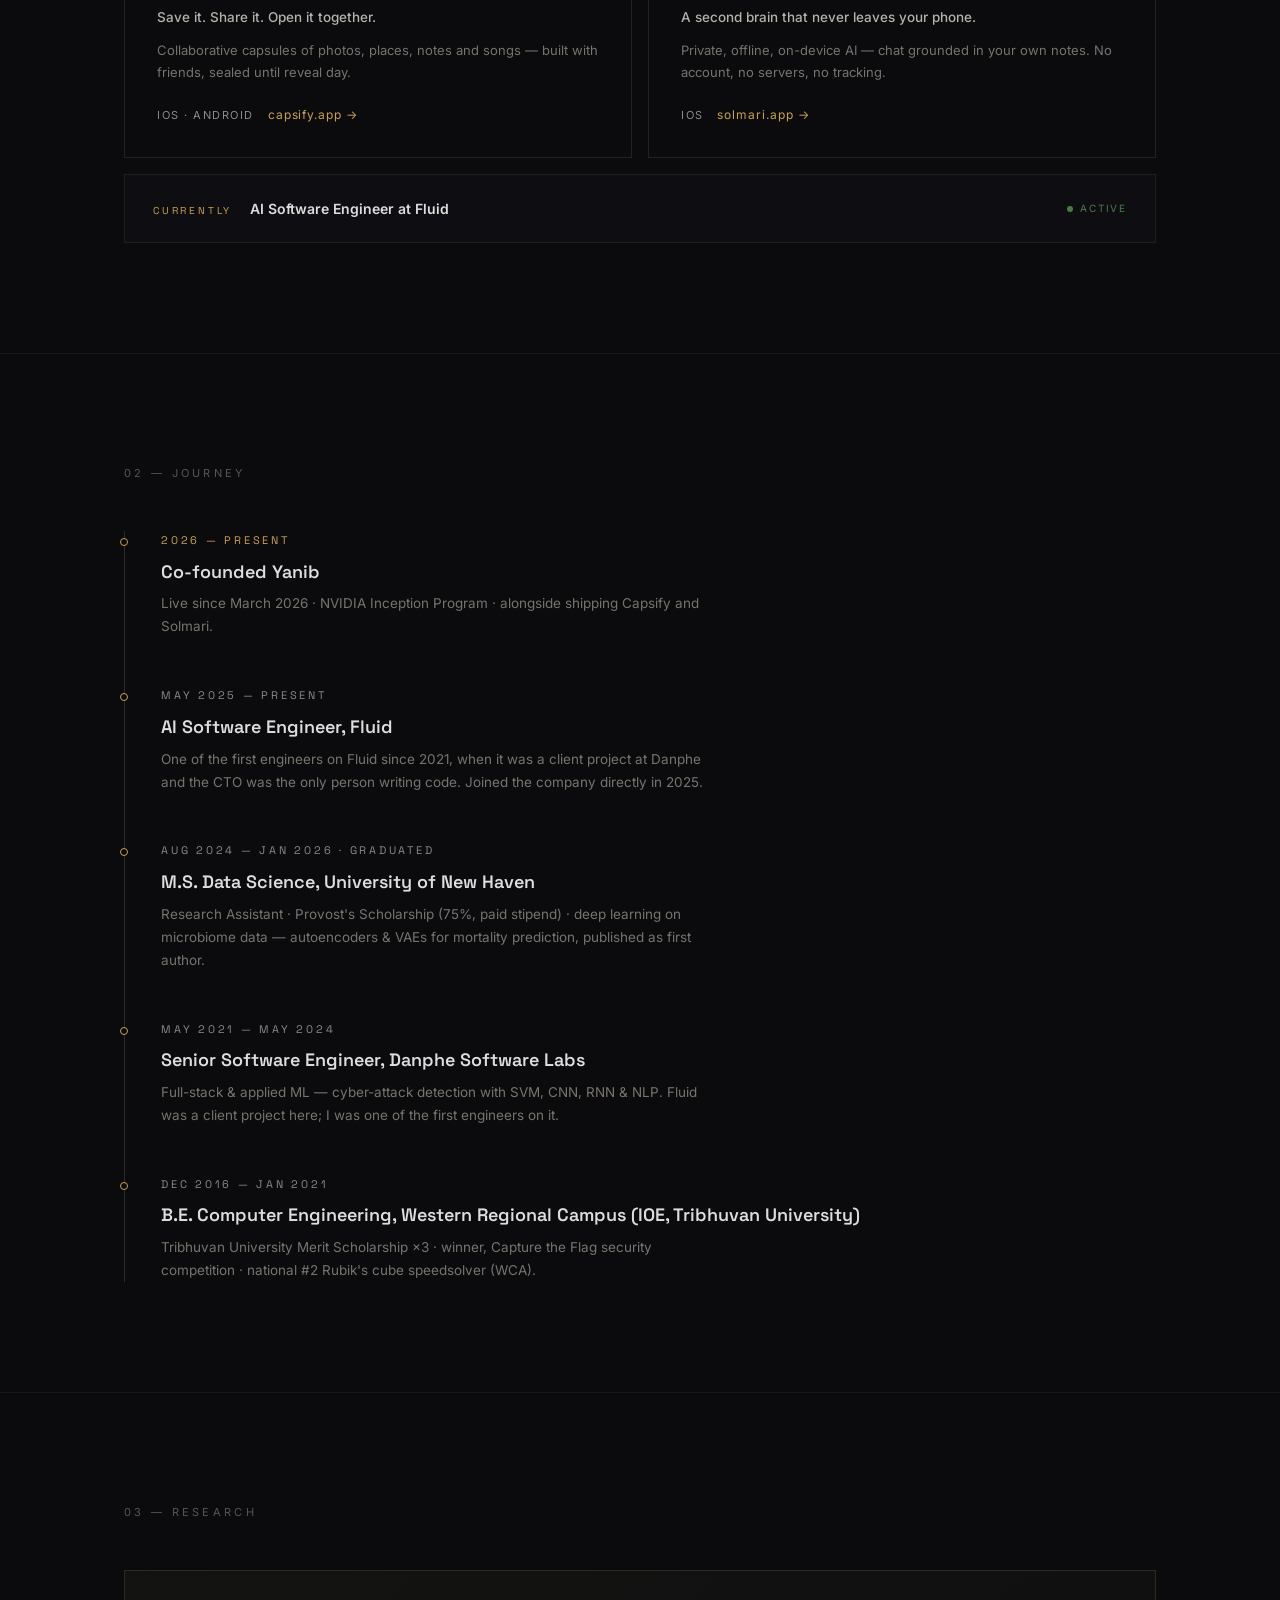
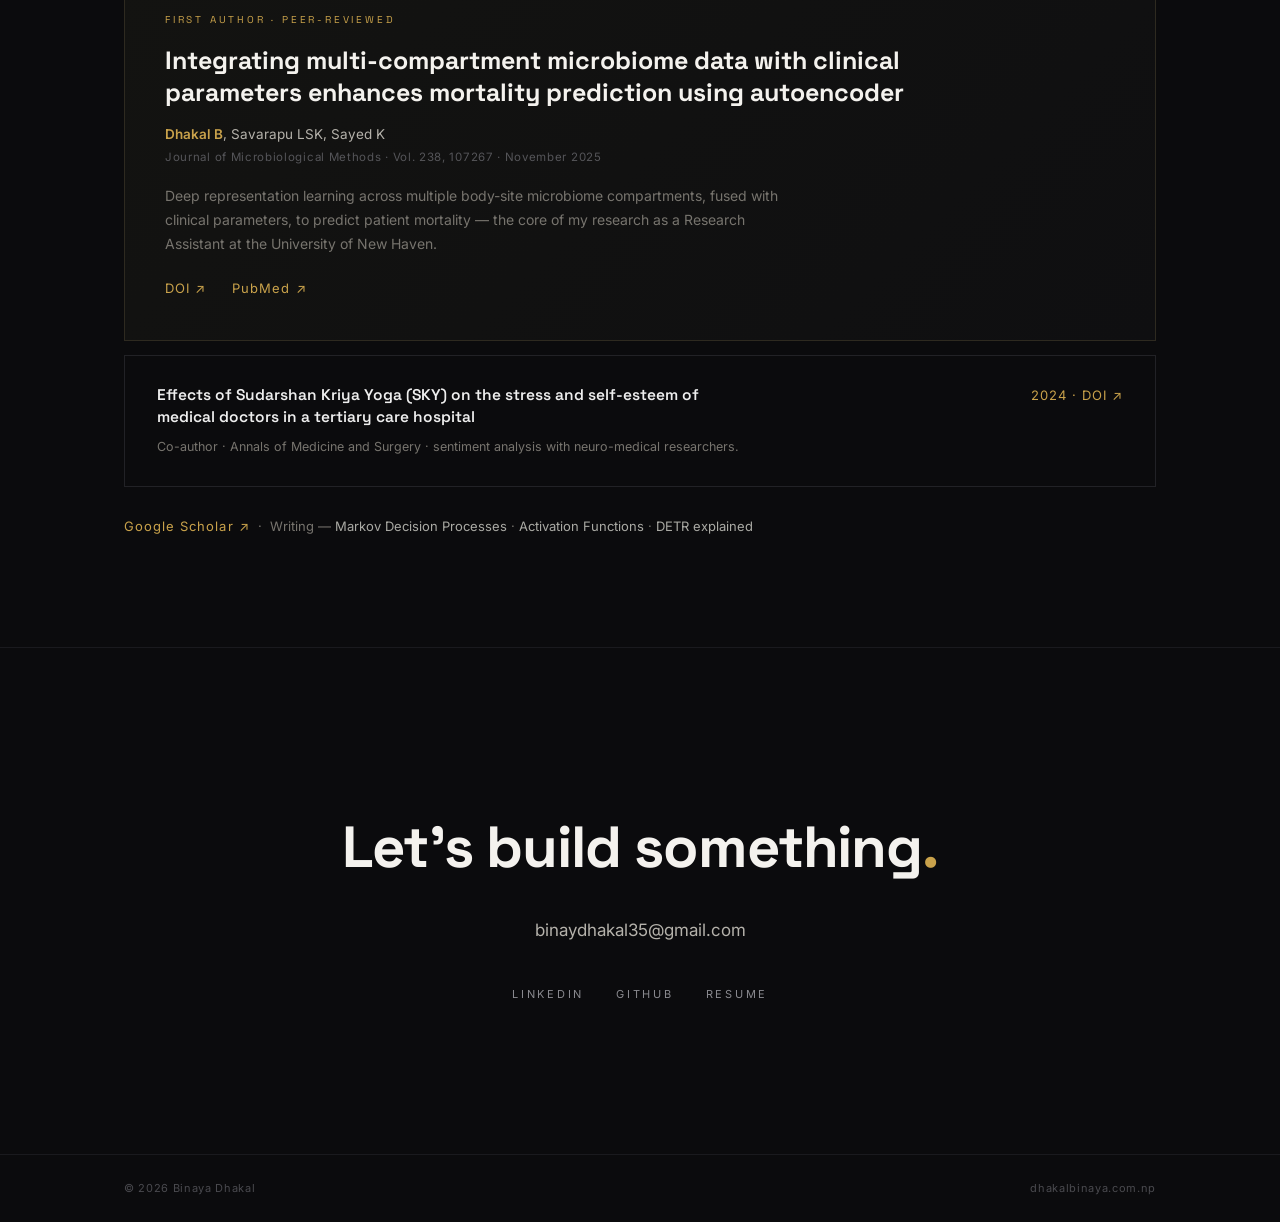
==== commit c4f8490a: "Align timeline with YC application: exact dates, one Fluid title, full institution names - Fluid: Ma" ====
--- a/index.html
+++ b/index.html
@@ -18,14 +18,14 @@
 	<meta name="description" content="Binaya Dhakal — Co-founder of Yanib, creator of Capsify and Solmari, founding engineer at Fluid. Building shipping infrastructure, private AI, and products people use every day.">
 	<meta name="author" content="Binaya Dhakal">
 	<meta name="theme-color" content="#0b0b0d">
-	<link rel="canonical" href="https://dhakalbinaya.com.np/">
+	<link rel="canonical" href="https://www.dhakalbinaya.com.np/">
 
 	<meta property="og:type" content="profile">
 	<meta property="og:site_name" content="Binaya Dhakal">
 	<meta property="og:title" content="Binaya Dhakal — Co-founder of Yanib">
 	<meta property="og:description" content="I build software companies. Yanib, Capsify, Solmari, Fluid — and published machine learning research.">
-	<meta property="og:url" content="https://dhakalbinaya.com.np/">
-	<meta property="og:image" content="https://dhakalbinaya.com.np/assets/images/og/og-cover.png">
+	<meta property="og:url" content="https://www.dhakalbinaya.com.np/">
+	<meta property="og:image" content="https://www.dhakalbinaya.com.np/assets/images/og/og-cover.png">
 	<meta property="og:image:width" content="1200">
 	<meta property="og:image:height" content="630">
 	<meta property="og:image:alt" content="Binaya Dhakal — Co-founder of Yanib. I build software companies.">
@@ -34,7 +34,7 @@
 	<meta name="twitter:card" content="summary_large_image">
 	<meta name="twitter:title" content="Binaya Dhakal — Co-founder of Yanib">
 	<meta name="twitter:description" content="I build software companies. Yanib, Capsify, Solmari, Fluid — and published machine learning research.">
-	<meta name="twitter:image" content="https://dhakalbinaya.com.np/assets/images/og/og-cover.png">
+	<meta name="twitter:image" content="https://www.dhakalbinaya.com.np/assets/images/og/og-cover.png">
 
 	<link rel="icon" type="image/png" sizes="32x32" href="assets/logo/favicon.png">
 	<link rel="icon" type="image/png" sizes="512x512" href="assets/logo/favicon-512.png">
@@ -45,8 +45,8 @@
 		"@context": "https://schema.org",
 		"@type": "Person",
 		"name": "Binaya Dhakal",
-		"url": "https://dhakalbinaya.com.np/",
-		"image": "https://dhakalbinaya.com.np/assets/images/og/og-cover.png",
+		"url": "https://www.dhakalbinaya.com.np/",
+		"image": "https://www.dhakalbinaya.com.np/assets/images/og/og-cover.png",
 		"jobTitle": "Co-founder",
 		"description": "Co-founder of Yanib, creator of Capsify and Solmari, founding engineer at Fluid, published machine learning researcher.",
 		"email": "mailto:binaydhakal35@gmail.com",
@@ -158,7 +158,7 @@
 				<a class="current" href="https://www.fluid.app" target="_blank" rel="noopener" data-reveal>
 					<span class="current-left">
 						<span class="current-label">Currently</span>
-						<span class="current-role">Founding Engineer · AI Software Engineer at Fluid</span>
+						<span class="current-role">AI Software Engineer at Fluid</span>
 					</span>
 					<span class="pulse"><span class="pulse-dot" aria-hidden="true"></span> Active</span>
 				</a>
@@ -176,24 +176,24 @@
 						<p>Live since March 2026 · NVIDIA Inception Program · alongside shipping Capsify and Solmari.</p>
 					</li>
 					<li data-reveal>
-						<p class="t-date">2024 — Present</p>
-						<h3>Founding Engineer, Fluid</h3>
-						<p>AI Software Engineer — began contributing to Fluid in 2021 during the Danphe years, building on it directly full-time since 2024.</p>
-					</li>
-					<li data-reveal>
-						<p class="t-date">2024 — Jan 2026 · Graduated</p>
+						<p class="t-date">May 2025 — Present</p>
+						<h3>AI Software Engineer, Fluid</h3>
+						<p>One of the first engineers on Fluid since 2021, when it was a client project at Danphe and the CTO was the only person writing code. Joined the company directly in 2025.</p>
+					</li>
+					<li data-reveal>
+						<p class="t-date">Aug 2024 — Jan 2026 · Graduated</p>
 						<h3>M.S. Data Science, University of New Haven</h3>
 						<p>Research Assistant · Provost's Scholarship (75%, paid stipend) · deep learning on microbiome data — autoencoders &amp; VAEs for mortality prediction, published as first author.</p>
 					</li>
 					<li data-reveal>
-						<p class="t-date">2021 — 2024</p>
+						<p class="t-date">May 2021 — May 2024</p>
 						<h3>Senior Software Engineer, Danphe Software Labs</h3>
-						<p>Full-stack &amp; applied ML — cyber-attack detection with SVM, CNN, RNN &amp; NLP. Where the Fluid work began.</p>
-					</li>
-					<li data-reveal>
-						<p class="t-date">2016 — 2021</p>
-						<h3>B.E. Computer Engineering</h3>
-						<p>TU Merit Scholarship ×3 · CTF competition winner · national #2 Rubik's cube speedsolver.</p>
+						<p>Full-stack &amp; applied ML — cyber-attack detection with SVM, CNN, RNN &amp; NLP. Fluid was a client project here; I was one of the first engineers on it.</p>
+					</li>
+					<li data-reveal>
+						<p class="t-date">Dec 2016 — Jan 2021</p>
+						<h3>B.E. Computer Engineering, Western Regional Campus (IOE, Tribhuvan University)</h3>
+						<p>Tribhuvan University Merit Scholarship ×3 · winner, Capture the Flag security competition · national #2 Rubik's cube speedsolver (WCA).</p>
 					</li>
 				</ol>
 			</div>
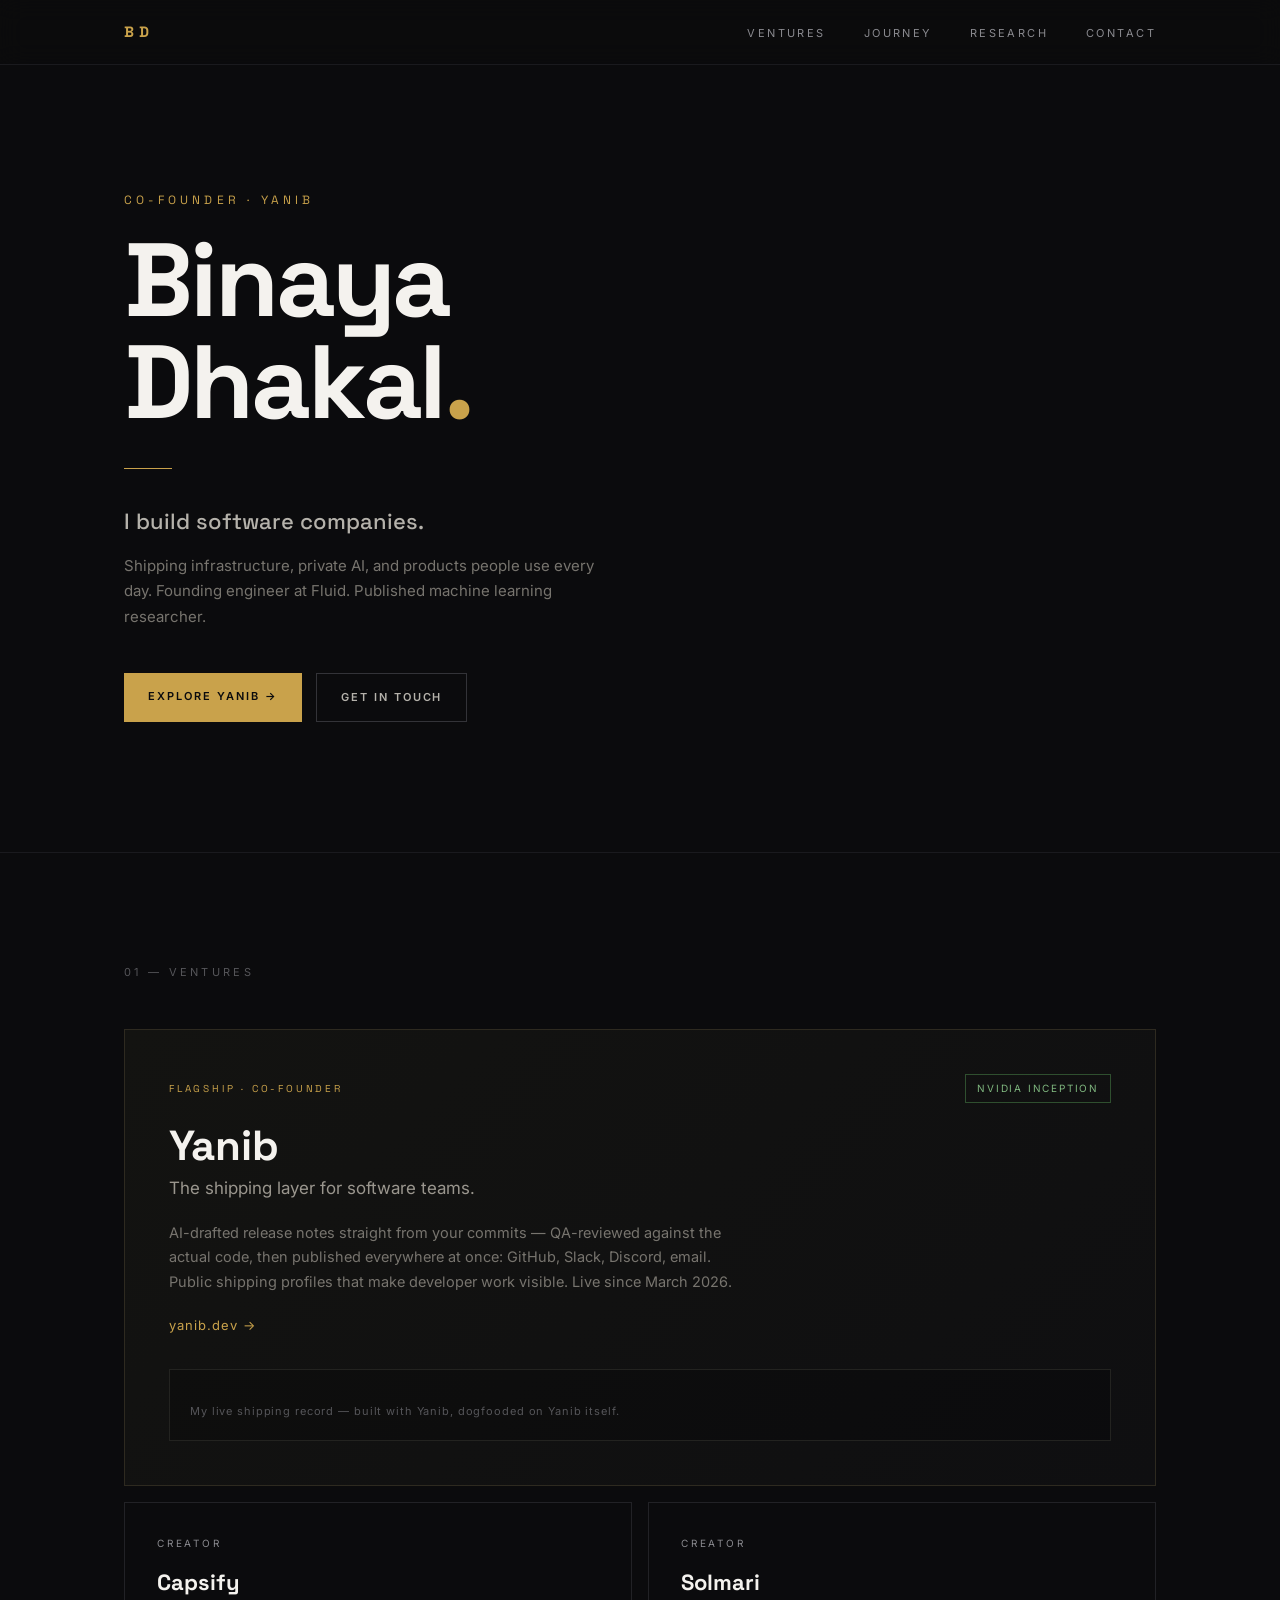
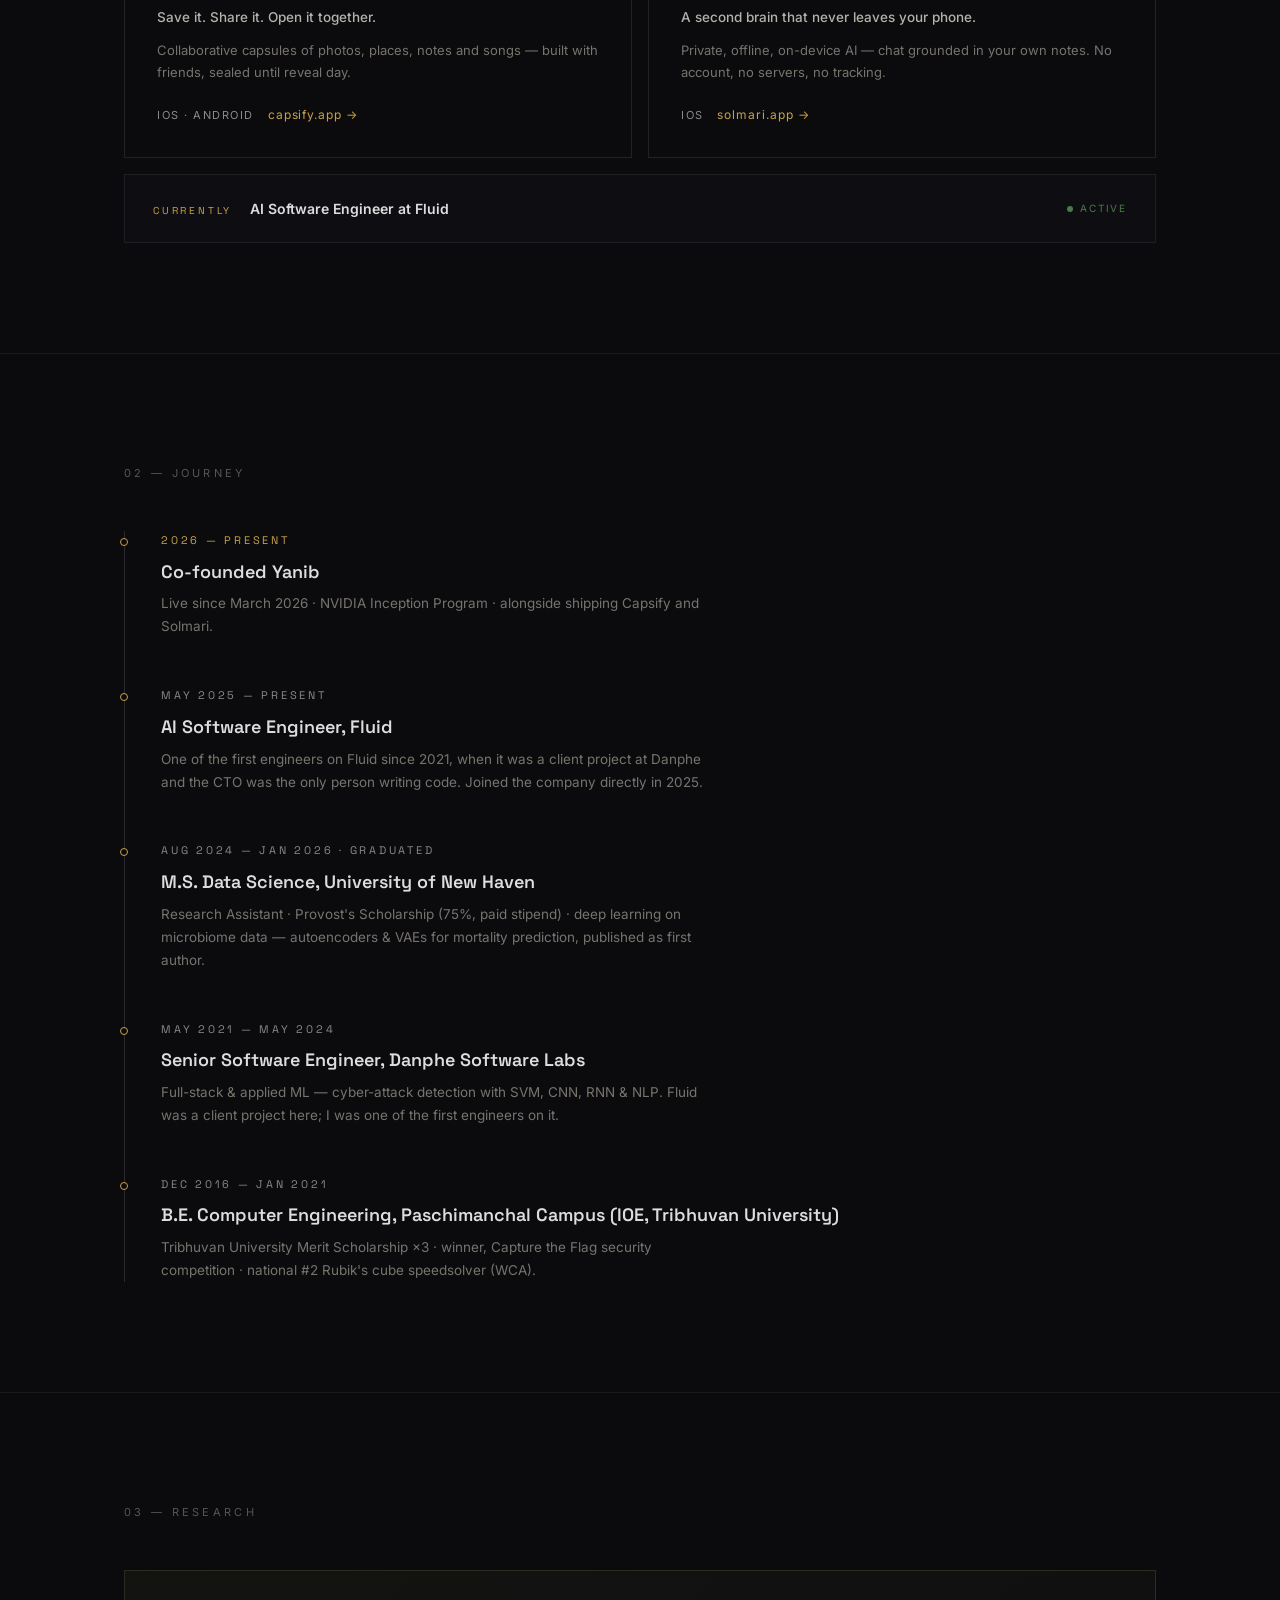
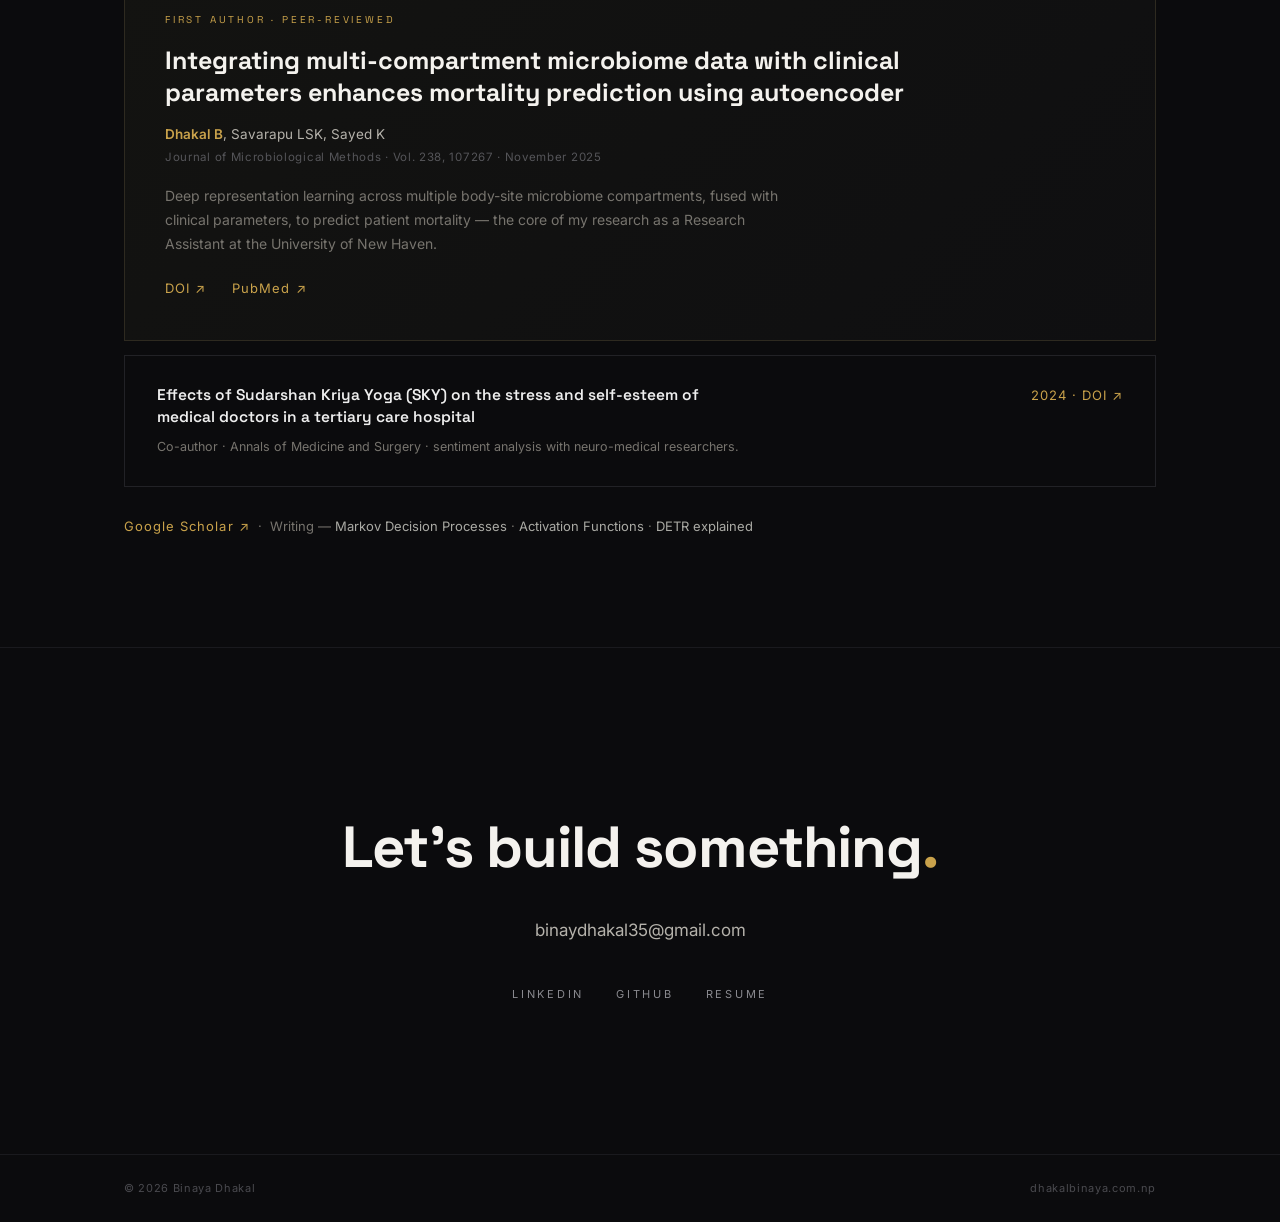
==== commit 804c0e56: "Use Paschimanchal Campus as the campus name Co-Authored-By: Claude Fable 5 <noreply@anthropic.com>" ====
--- a/index.html
+++ b/index.html
@@ -14,7 +14,7 @@
 	<meta charset="utf-8">
 	<meta name="viewport" content="width=device-width, initial-scale=1">
 
-	<title>Binaya Dhakal</title>
+	<title>Binaya Dhakal — AI Software Engineer</title>
 	<meta name="description" content="Binaya Dhakal — Co-founder of Yanib, creator of Capsify and Solmari, founding engineer at Fluid. Building shipping infrastructure, private AI, and products people use every day.">
 	<meta name="author" content="Binaya Dhakal">
 	<meta name="theme-color" content="#0b0b0d">
@@ -47,14 +47,21 @@
 		"name": "Binaya Dhakal",
 		"url": "https://www.dhakalbinaya.com.np/",
 		"image": "https://www.dhakalbinaya.com.np/assets/images/og/og-cover.png",
-		"jobTitle": "Co-founder",
-		"description": "Co-founder of Yanib, creator of Capsify and Solmari, founding engineer at Fluid, published machine learning researcher.",
+		"jobTitle": ["Co-founder", "AI Software Engineer"],
+		"description": "Co-founder of Yanib, creator of Capsify and Solmari, AI Software Engineer at Fluid, published machine learning researcher.",
 		"email": "mailto:binaydhakal35@gmail.com",
-		"worksFor": {
-			"@type": "Organization",
-			"name": "Yanib",
-			"url": "https://www.yanib.dev"
-		},
+		"worksFor": [
+			{
+				"@type": "Organization",
+				"name": "Yanib",
+				"url": "https://www.yanib.dev"
+			},
+			{
+				"@type": "Organization",
+				"name": "Fluid Commerce",
+				"url": "https://www.fluid.app"
+			}
+		],
 		"alumniOf": {
 			"@type": "CollegeOrUniversity",
 			"name": "University of New Haven"
@@ -192,7 +199,7 @@
 					</li>
 					<li data-reveal>
 						<p class="t-date">Dec 2016 — Jan 2021</p>
-						<h3>B.E. Computer Engineering, Western Regional Campus (IOE, Tribhuvan University)</h3>
+						<h3>B.E. Computer Engineering, Paschimanchal Campus (IOE, Tribhuvan University)</h3>
 						<p>Tribhuvan University Merit Scholarship ×3 · winner, Capture the Flag security competition · national #2 Rubik's cube speedsolver (WCA).</p>
 					</li>
 				</ol>
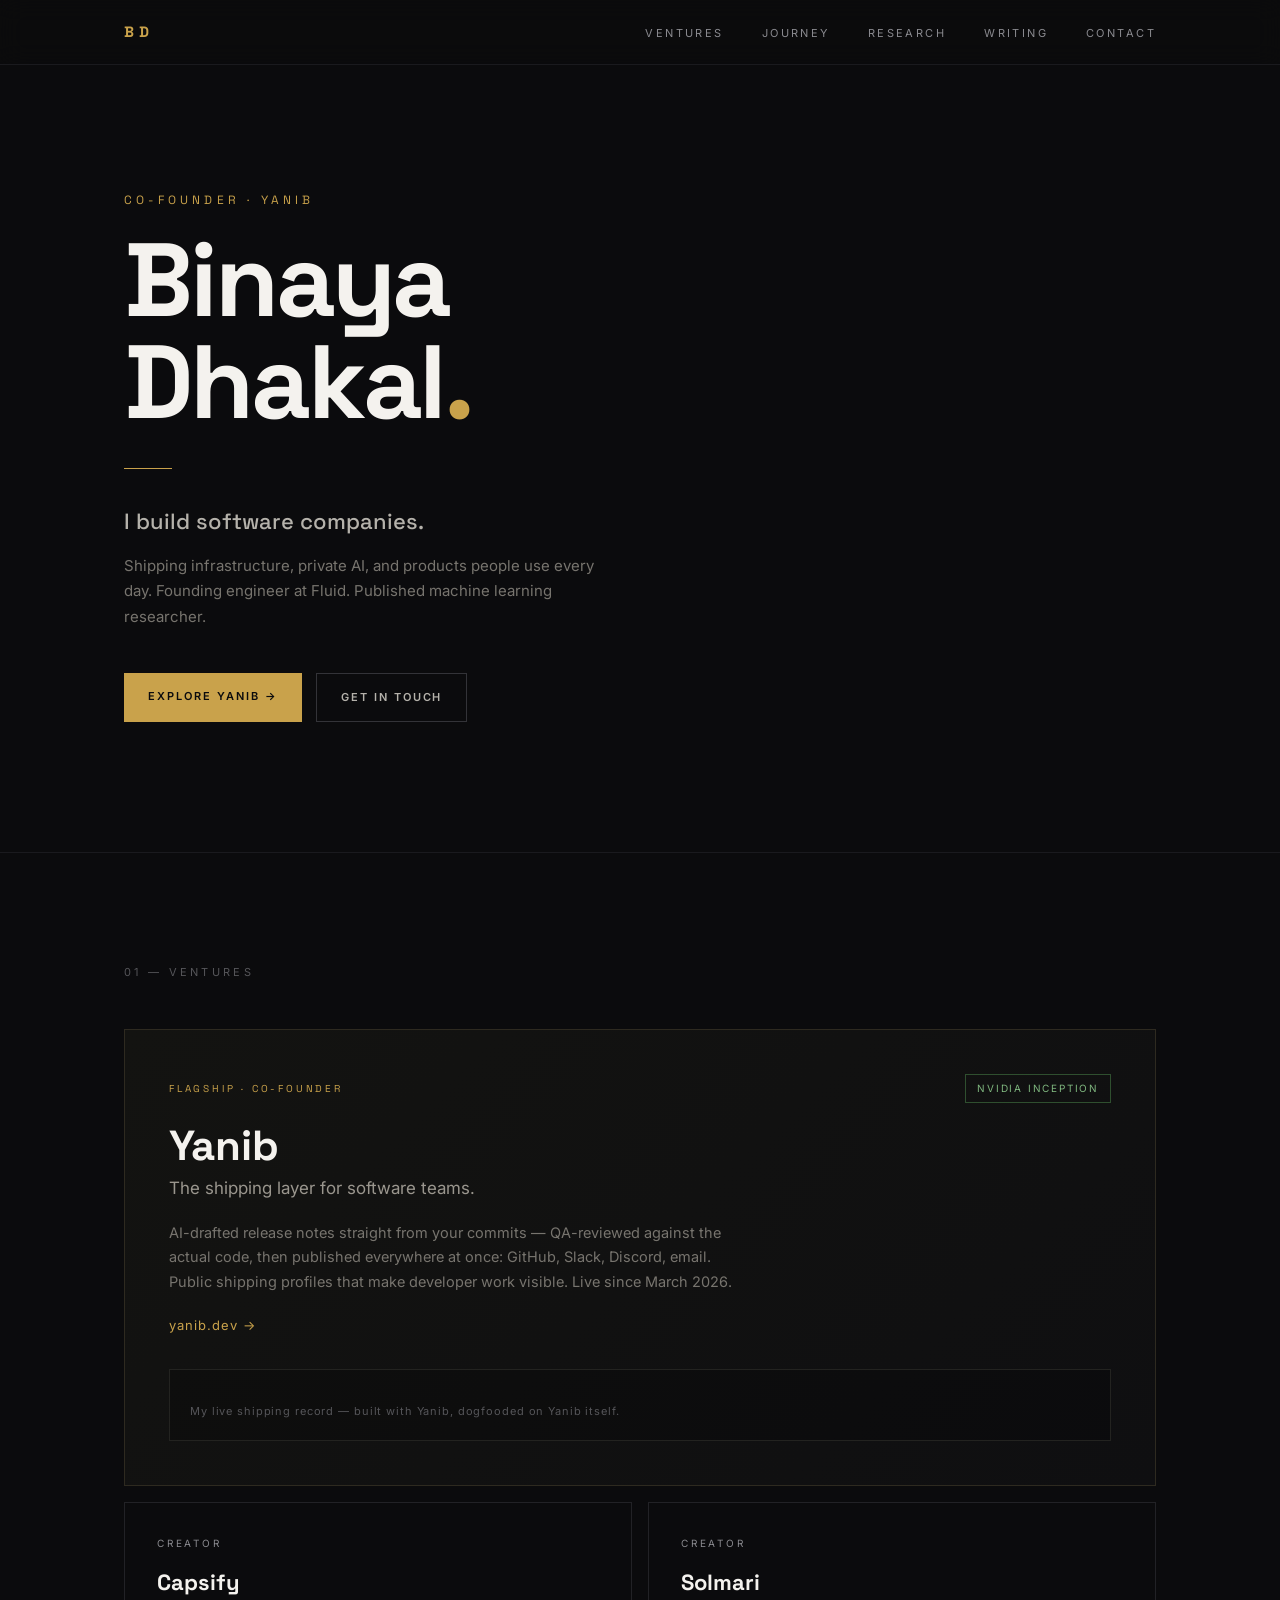
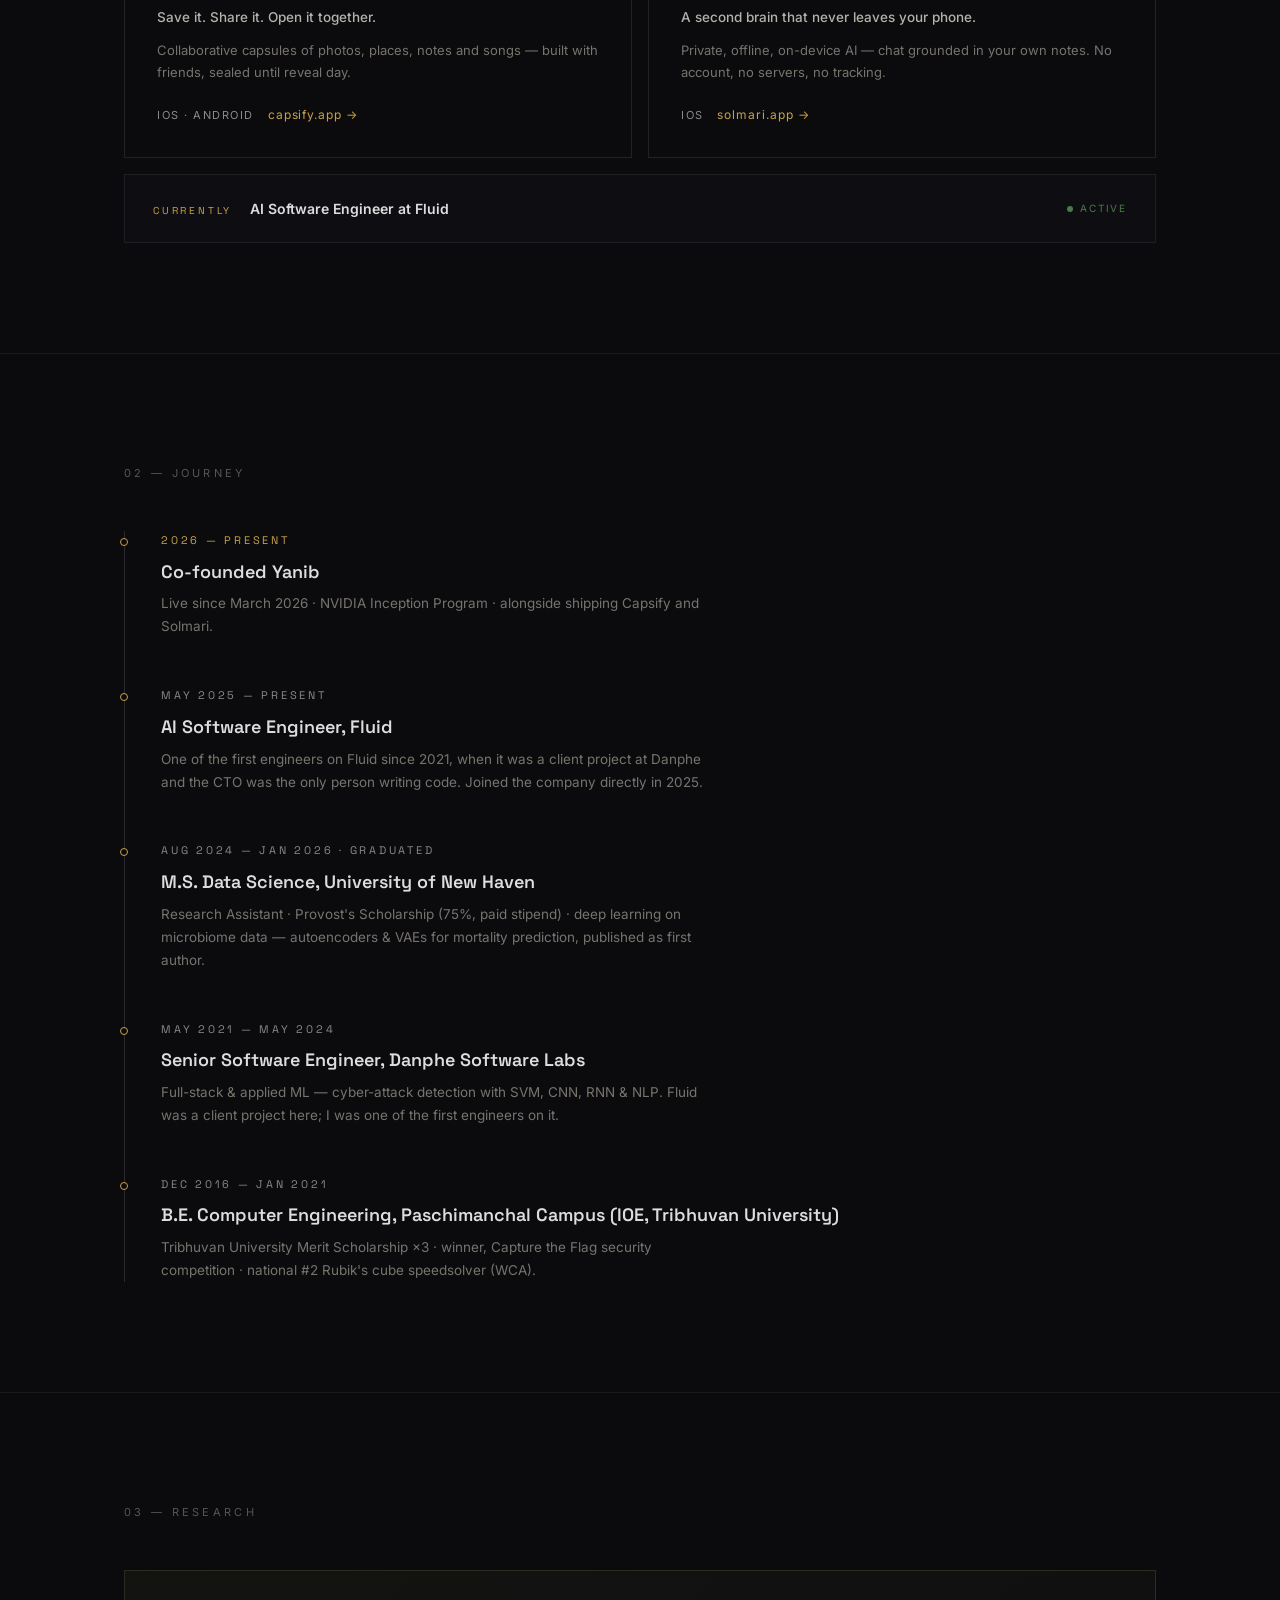
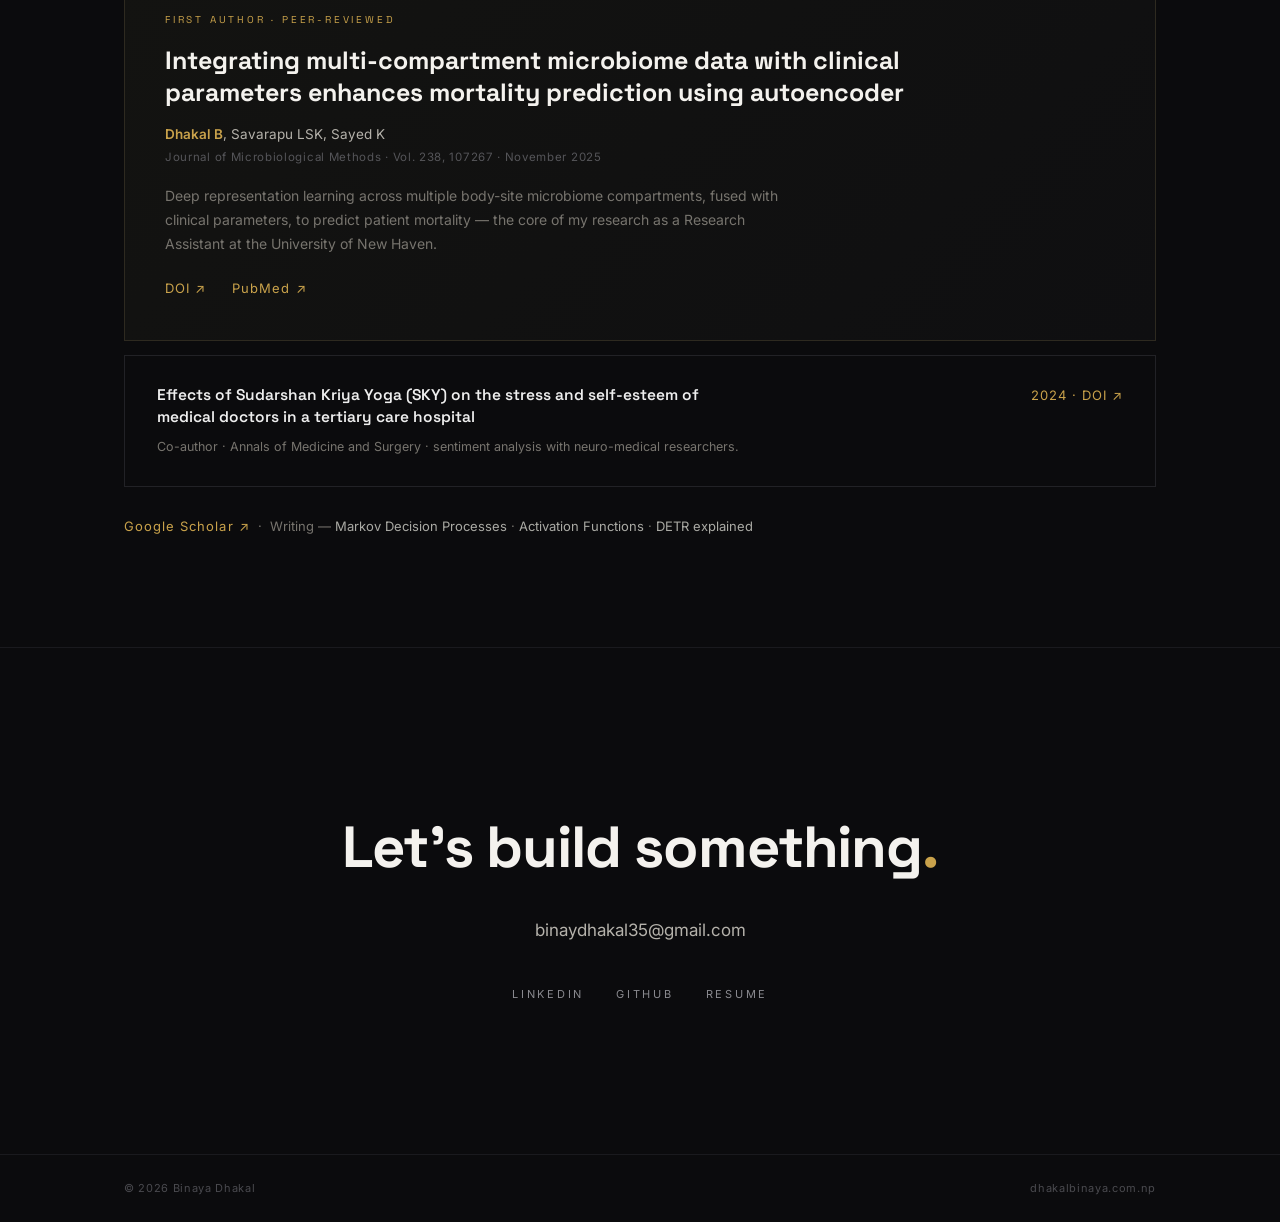
==== commit 5009bbb8: "Add Writing section: launch post for tool-call-guard" ====
--- a/index.html
+++ b/index.html
@@ -103,6 +103,7 @@
 					<li><a href="#ventures">Ventures</a></li>
 					<li><a href="#journey">Journey</a></li>
 					<li><a href="#research">Research</a></li>
+					<li><a href="/blog/">Writing</a></li>
 					<li><a href="#contact">Contact</a></li>
 				</ul>
 			</nav>
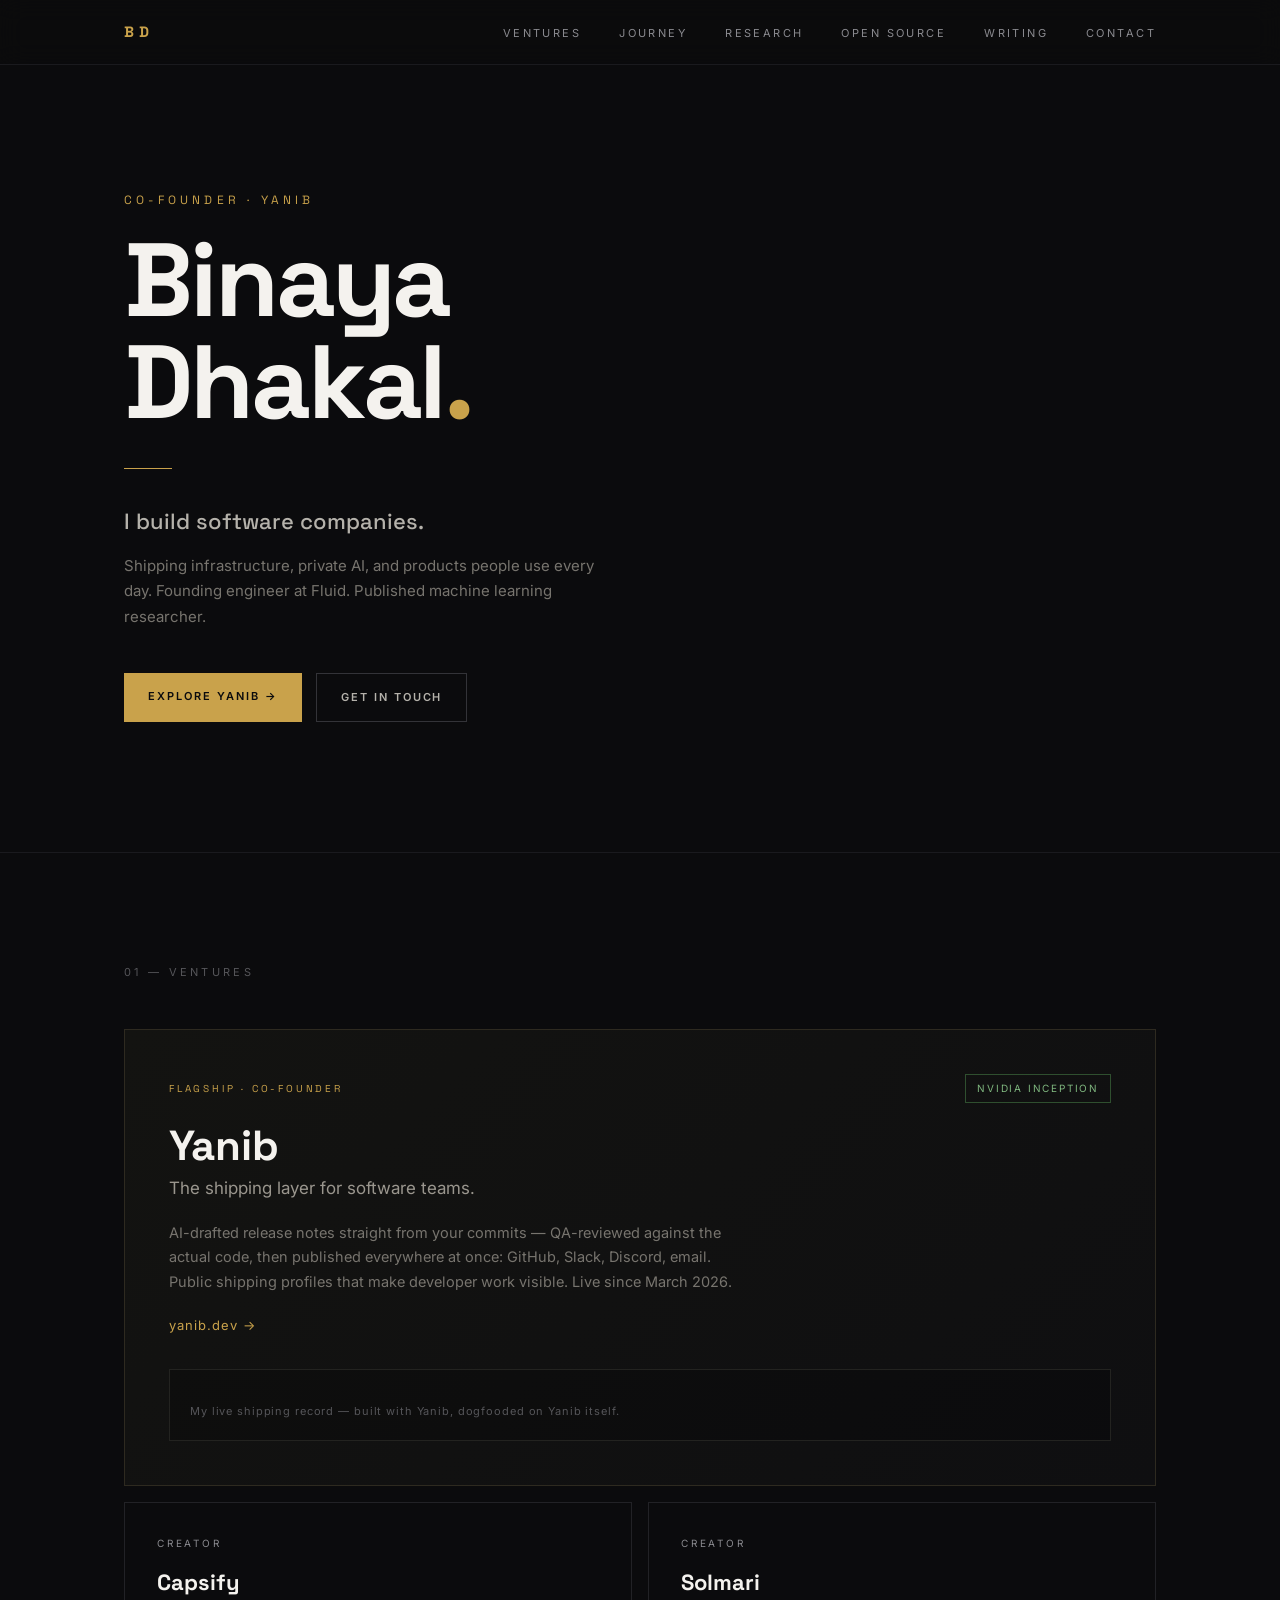
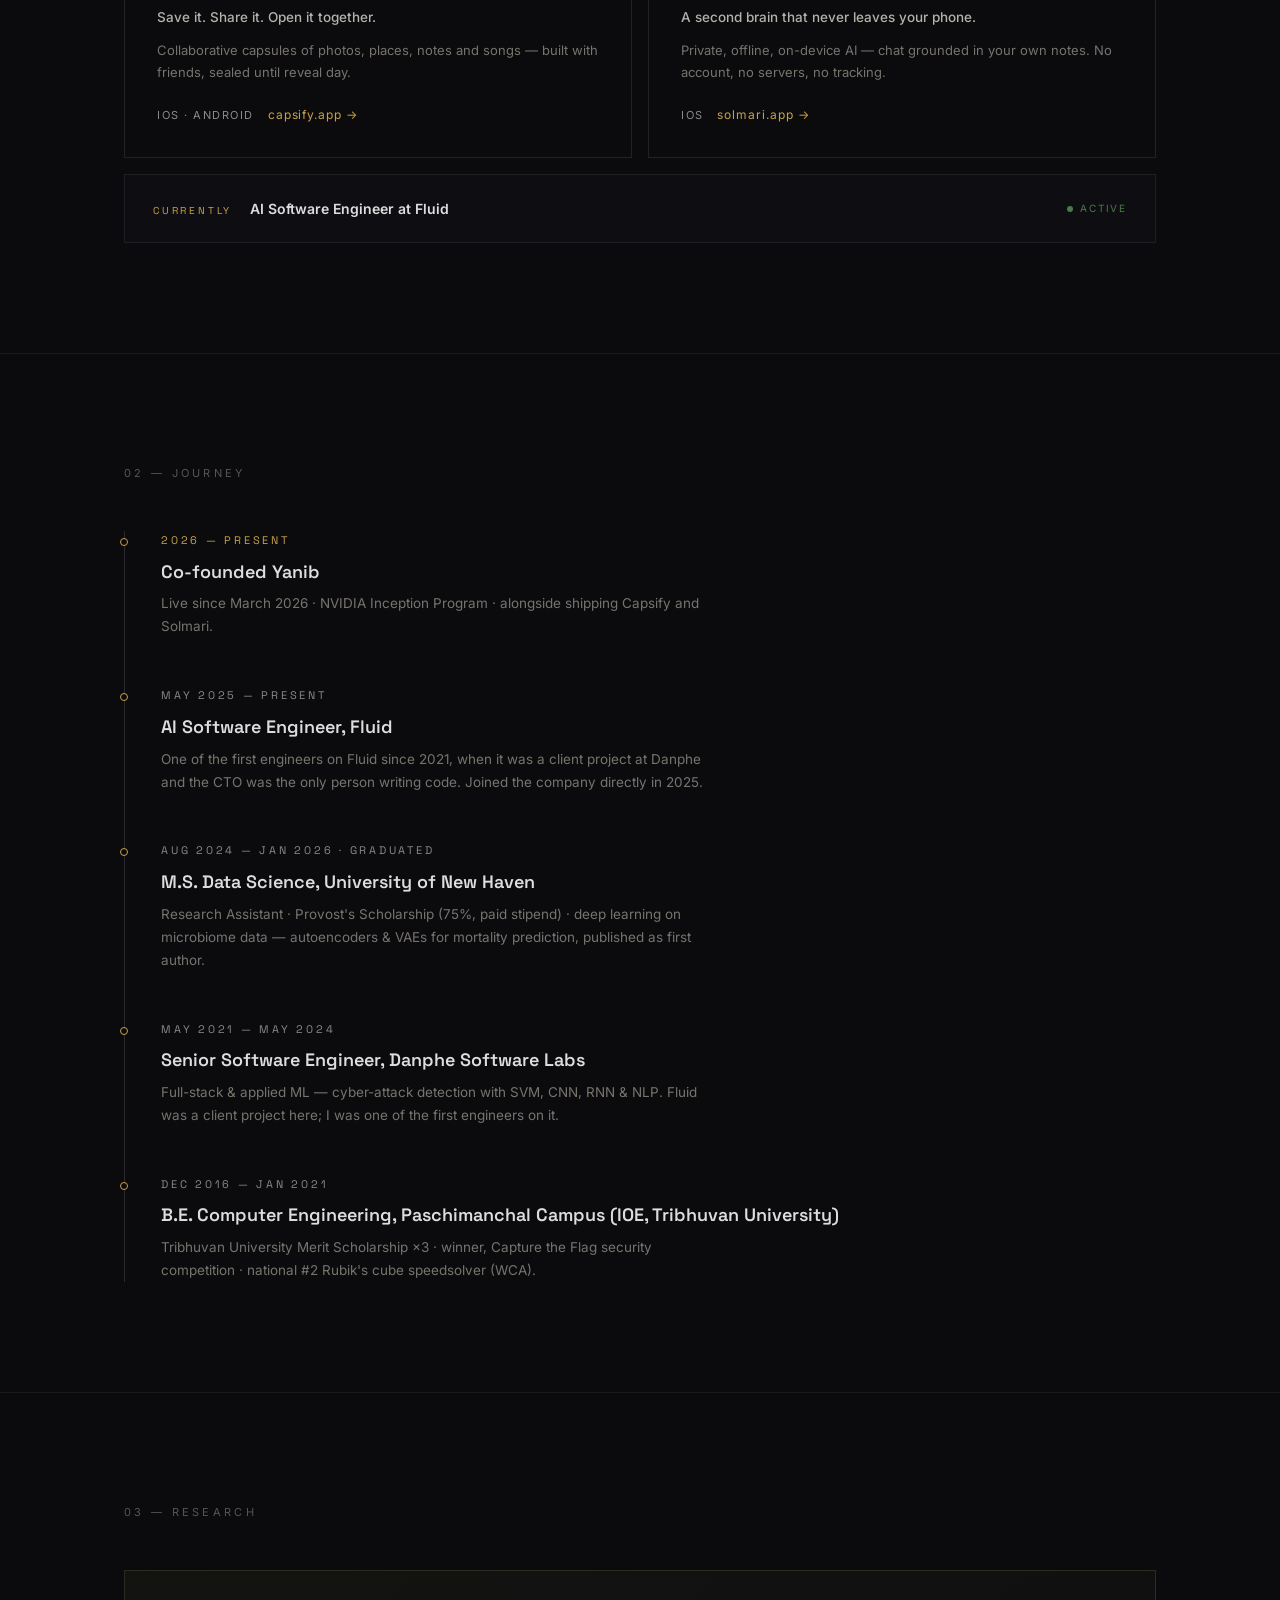
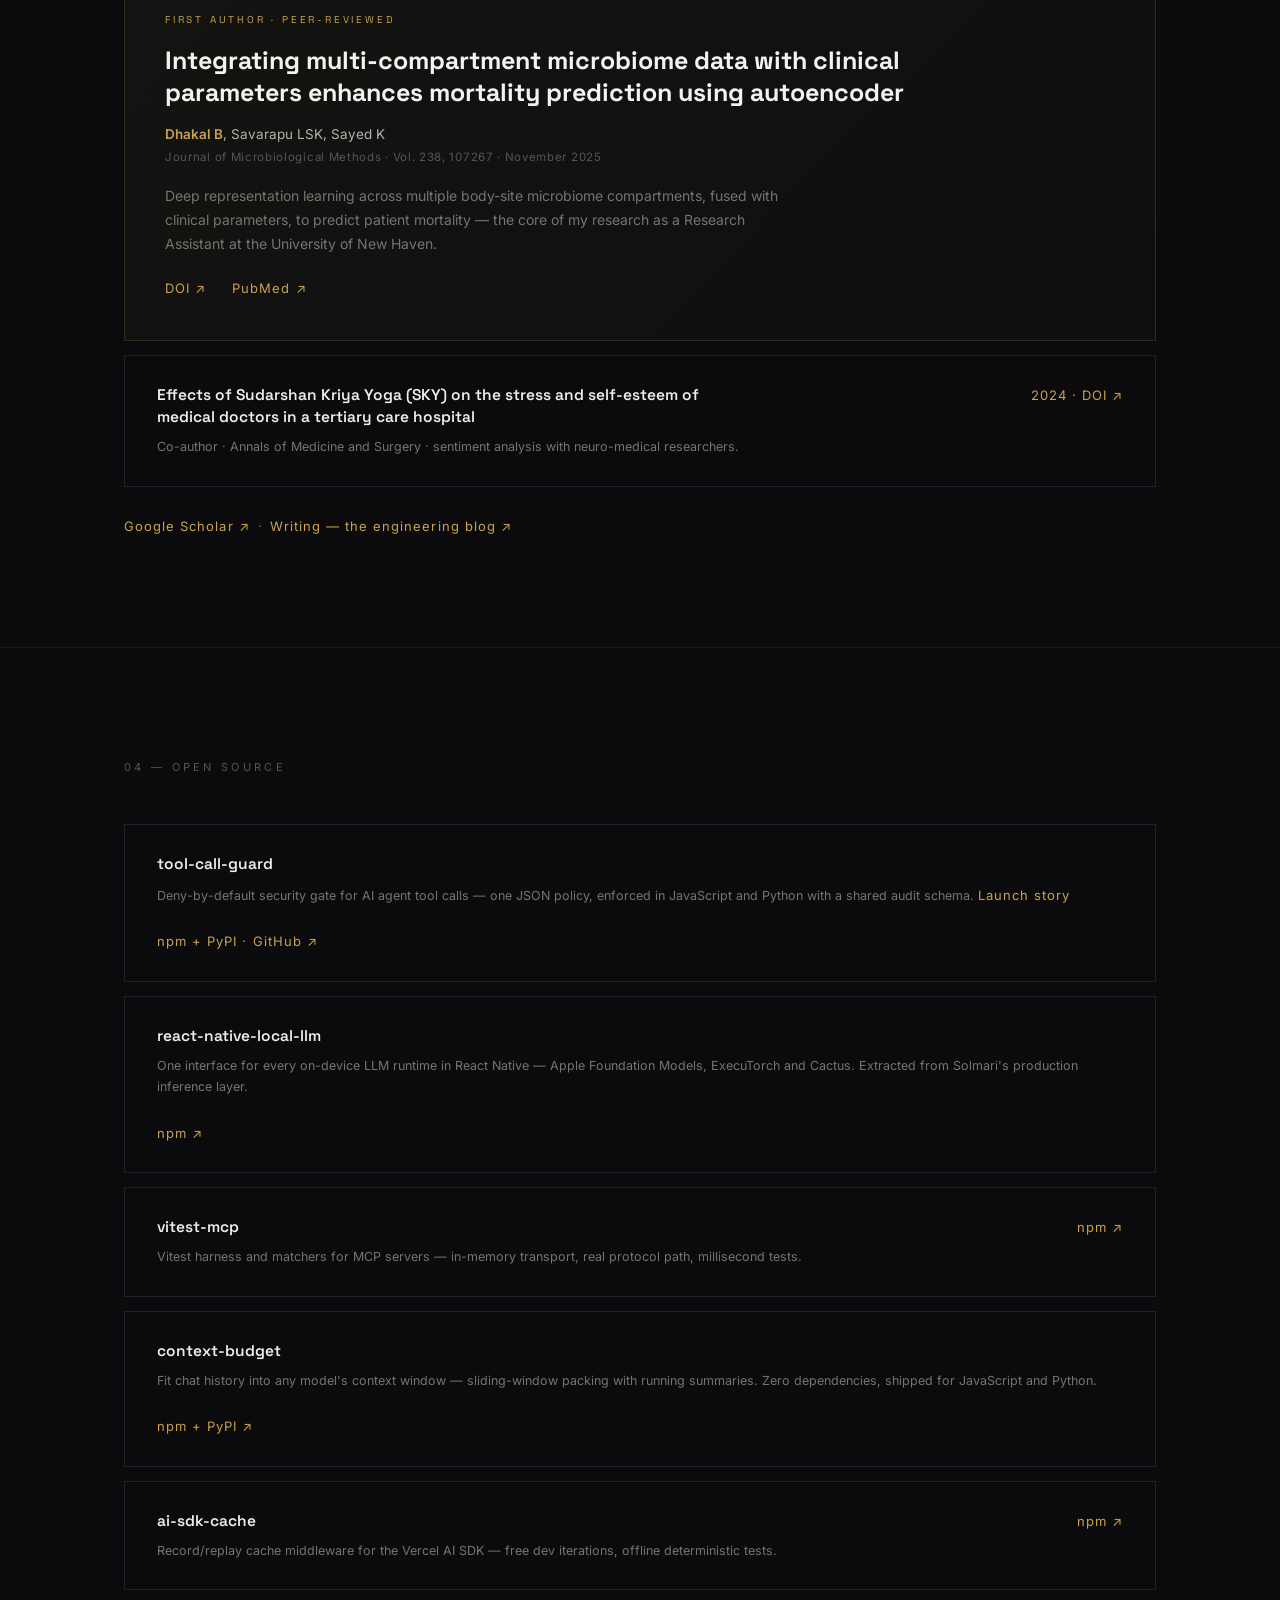
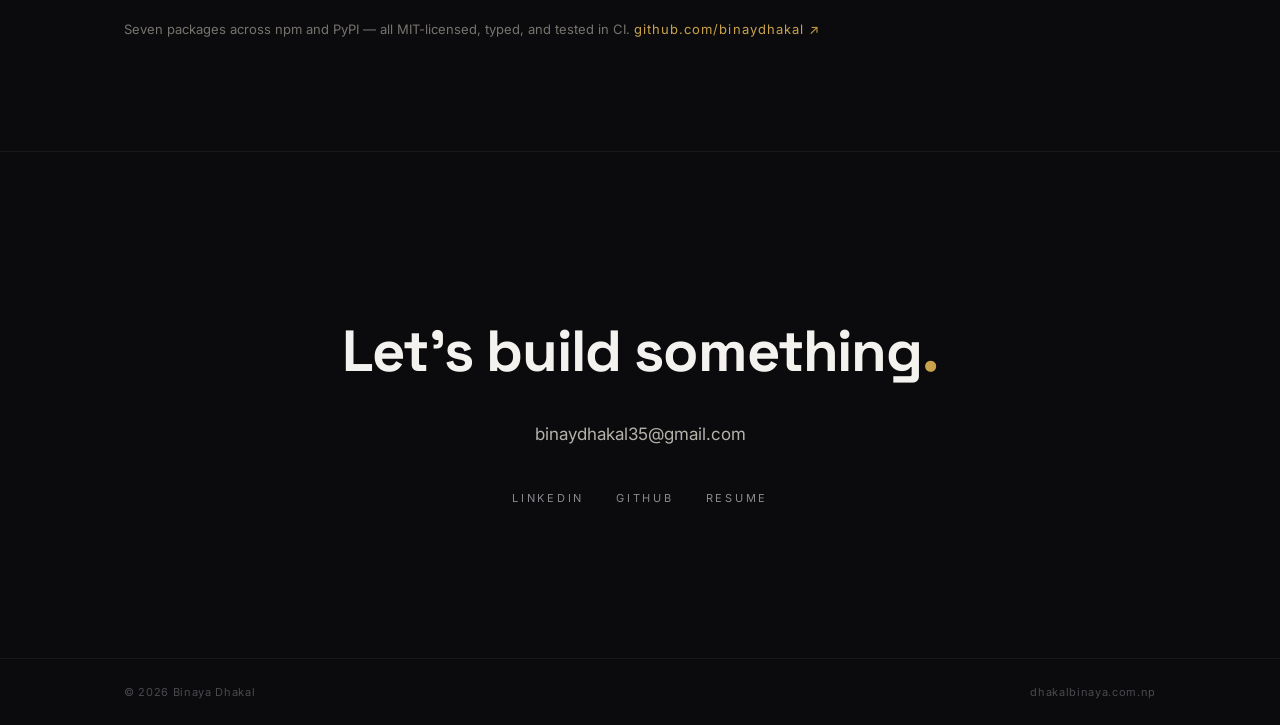
==== commit 6daf3369: "Add Open Source section to homepage; tool-call-guard on both CVs" ====
--- a/index.html
+++ b/index.html
@@ -103,6 +103,7 @@
 					<li><a href="#ventures">Ventures</a></li>
 					<li><a href="#journey">Journey</a></li>
 					<li><a href="#research">Research</a></li>
+					<li><a href="#opensource">Open Source</a></li>
 					<li><a href="/blog/">Writing</a></li>
 					<li><a href="#contact">Contact</a></li>
 				</ul>
@@ -234,7 +235,59 @@
 
 				<p class="writing-line" data-reveal>
 					<a class="link-gold" href="https://scholar.google.com/citations?user=4LWoepUAAAAJ&amp;hl=en" target="_blank" rel="noopener">Google Scholar <span aria-hidden="true">↗</span></a>
-					&nbsp;·&nbsp; Writing — <span>Markov Decision Processes</span> · <span>Activation Functions</span> · <span>DETR explained</span>
+					&nbsp;·&nbsp; <a class="link-gold" href="/blog/">Writing — the engineering blog <span aria-hidden="true">↗</span></a>
+				</p>
+			</div>
+		</section>
+
+		<!-- ===== 04 open source ===== -->
+		<section id="opensource" class="section">
+			<div class="container">
+				<h2 class="section-label" data-reveal>04 — Open Source</h2>
+
+				<article class="pub-card" data-reveal>
+					<div>
+						<h3 class="pub-title">tool-call-guard</h3>
+						<p class="pub-note">Deny-by-default security gate for AI agent tool calls — one JSON policy, enforced in JavaScript and Python with a shared audit schema. <a class="link-gold" href="/blog/tool-call-guard/">Launch story</a></p>
+					</div>
+					<p class="pub-meta"><a class="link-gold" href="https://github.com/binaydhakal/tool-call-guard" target="_blank" rel="noopener">npm + PyPI · GitHub <span aria-hidden="true">↗</span></a></p>
+				</article>
+
+				<article class="pub-card" data-reveal>
+					<div>
+						<h3 class="pub-title">react-native-local-llm</h3>
+						<p class="pub-note">One interface for every on-device LLM runtime in React Native — Apple Foundation Models, ExecuTorch and Cactus. Extracted from Solmari's production inference layer.</p>
+					</div>
+					<p class="pub-meta"><a class="link-gold" href="https://www.npmjs.com/package/react-native-local-llm" target="_blank" rel="noopener">npm <span aria-hidden="true">↗</span></a></p>
+				</article>
+
+				<article class="pub-card" data-reveal>
+					<div>
+						<h3 class="pub-title">vitest-mcp</h3>
+						<p class="pub-note">Vitest harness and matchers for MCP servers — in-memory transport, real protocol path, millisecond tests.</p>
+					</div>
+					<p class="pub-meta"><a class="link-gold" href="https://www.npmjs.com/package/vitest-mcp" target="_blank" rel="noopener">npm <span aria-hidden="true">↗</span></a></p>
+				</article>
+
+				<article class="pub-card" data-reveal>
+					<div>
+						<h3 class="pub-title">context-budget</h3>
+						<p class="pub-note">Fit chat history into any model's context window — sliding-window packing with running summaries. Zero dependencies, shipped for JavaScript and Python.</p>
+					</div>
+					<p class="pub-meta"><a class="link-gold" href="https://github.com/binaydhakal/context-budget" target="_blank" rel="noopener">npm + PyPI <span aria-hidden="true">↗</span></a></p>
+				</article>
+
+				<article class="pub-card" data-reveal>
+					<div>
+						<h3 class="pub-title">ai-sdk-cache</h3>
+						<p class="pub-note">Record/replay cache middleware for the Vercel AI SDK — free dev iterations, offline deterministic tests.</p>
+					</div>
+					<p class="pub-meta"><a class="link-gold" href="https://www.npmjs.com/package/ai-sdk-cache" target="_blank" rel="noopener">npm <span aria-hidden="true">↗</span></a></p>
+				</article>
+
+				<p class="writing-line" data-reveal>
+					Seven packages across npm and PyPI — all MIT-licensed, typed, and tested in CI.
+					<a class="link-gold" href="https://github.com/binaydhakal" target="_blank" rel="noopener">github.com/binaydhakal <span aria-hidden="true">↗</span></a>
 				</p>
 			</div>
 		</section>
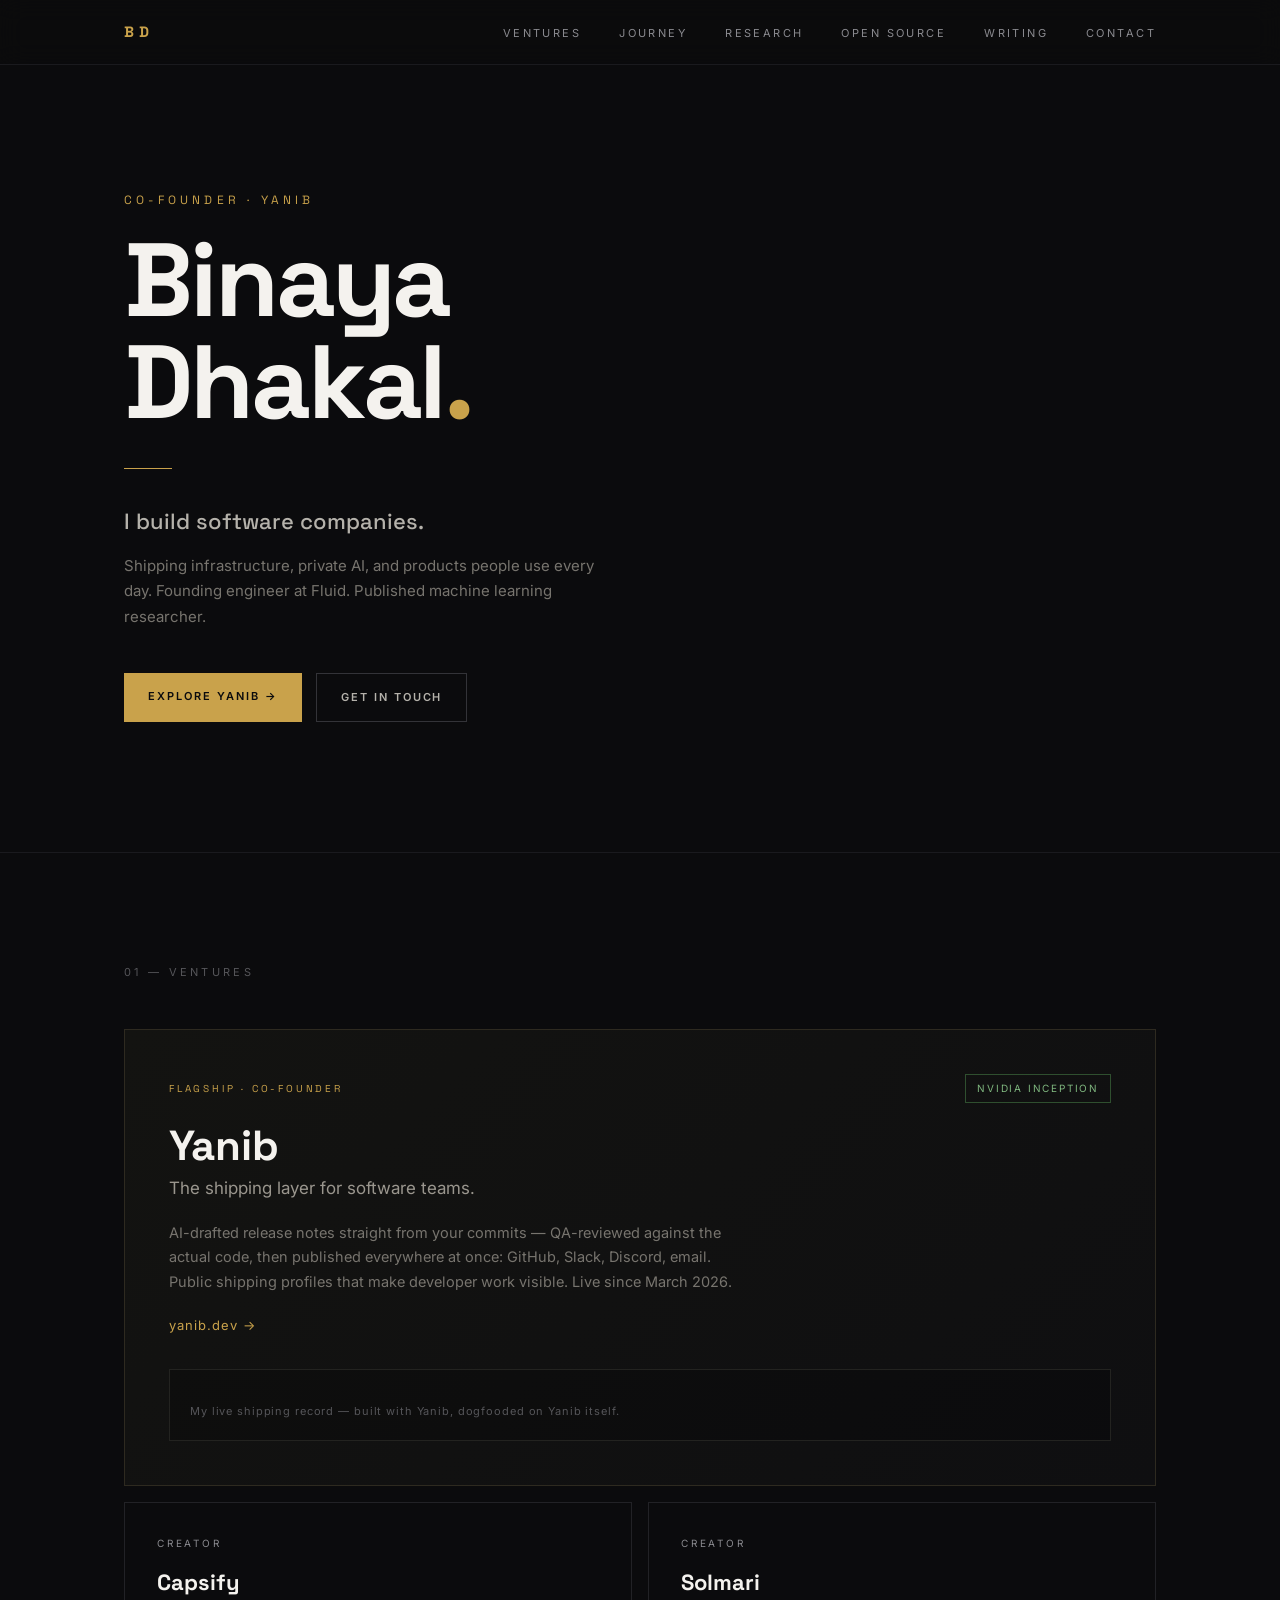
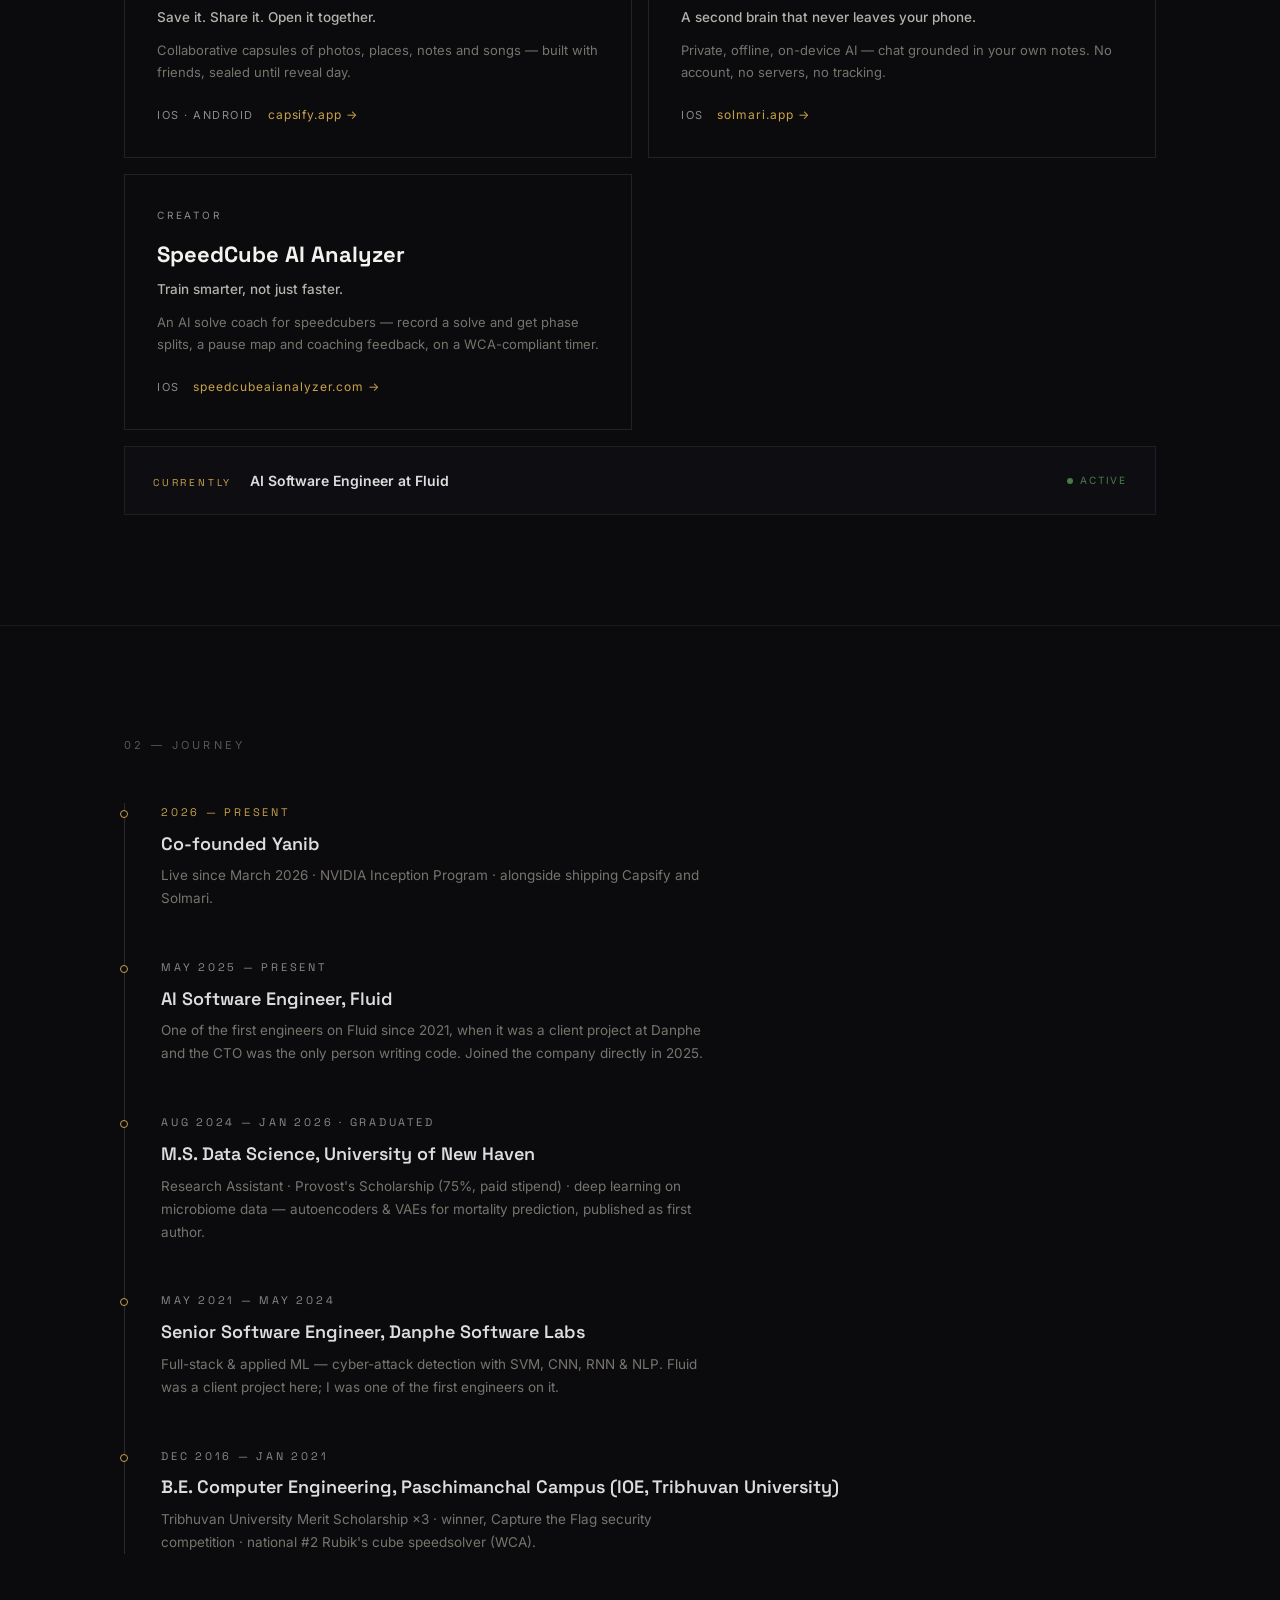
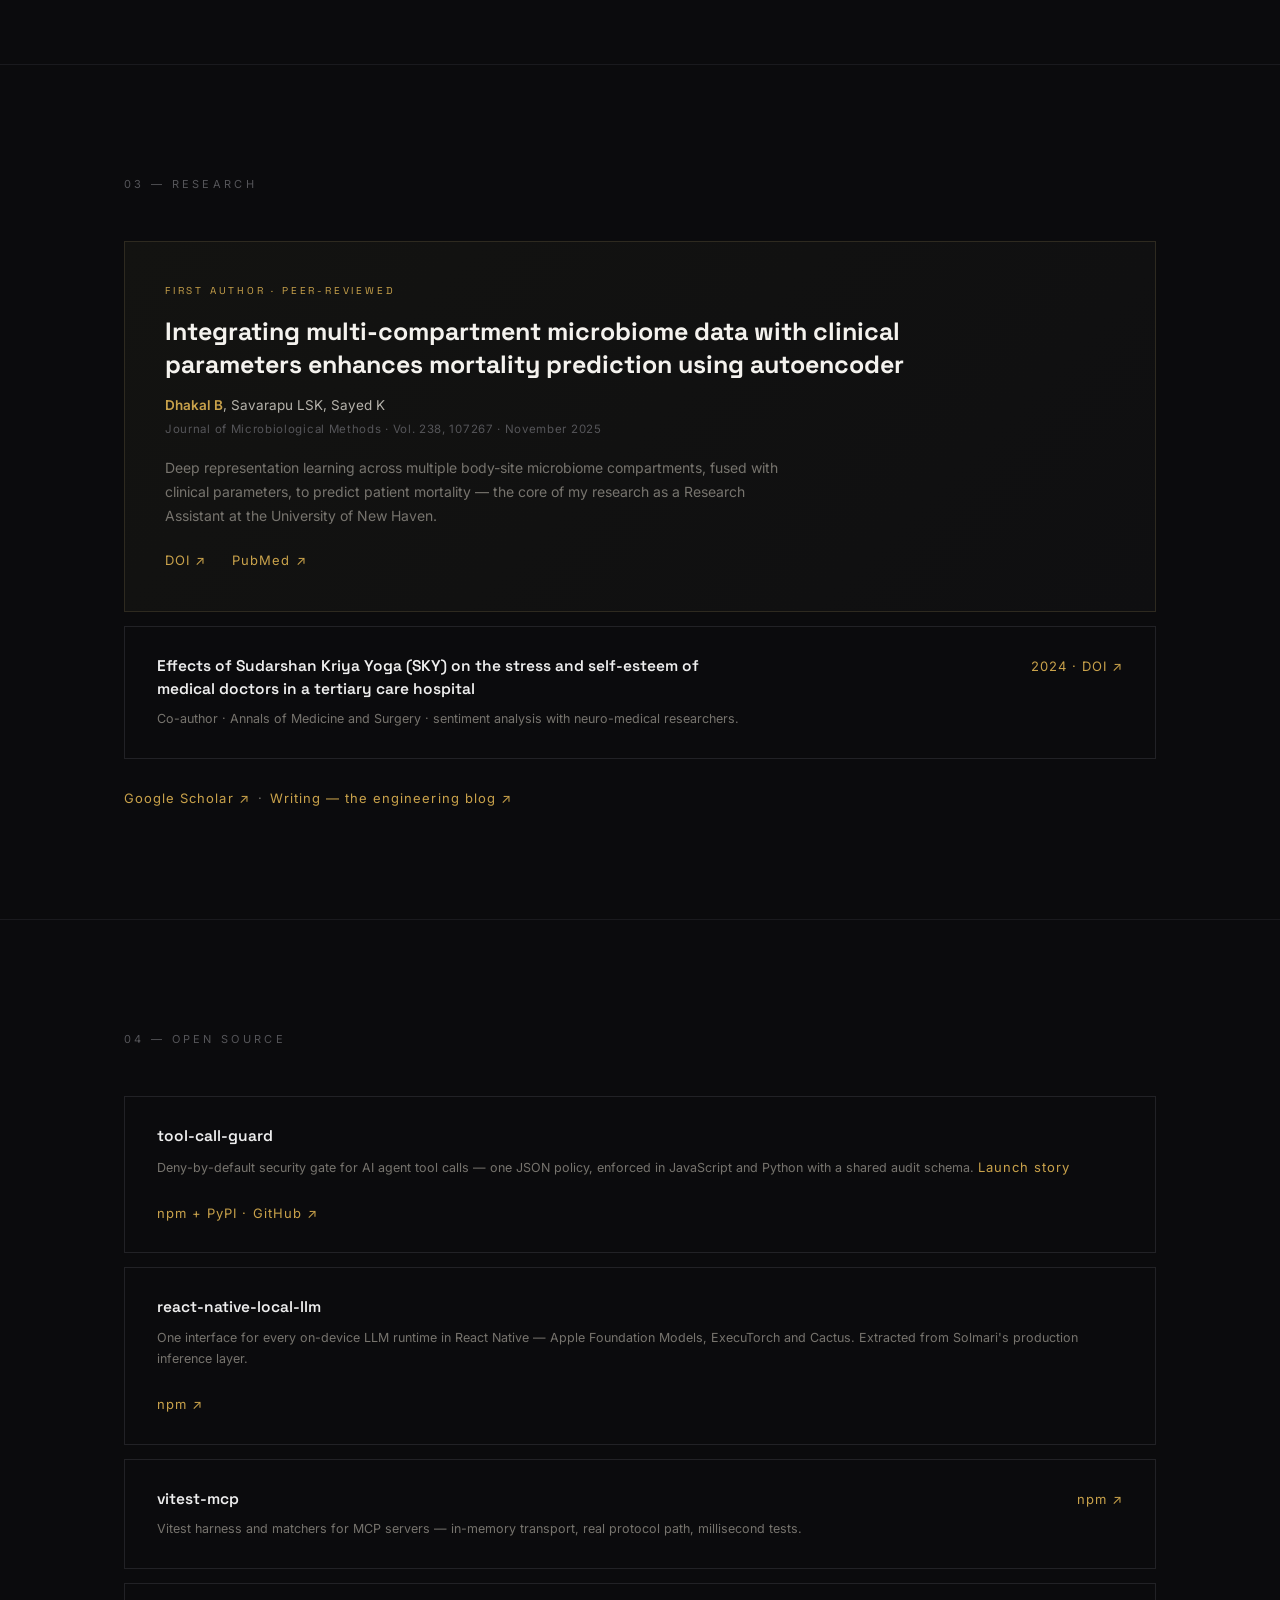
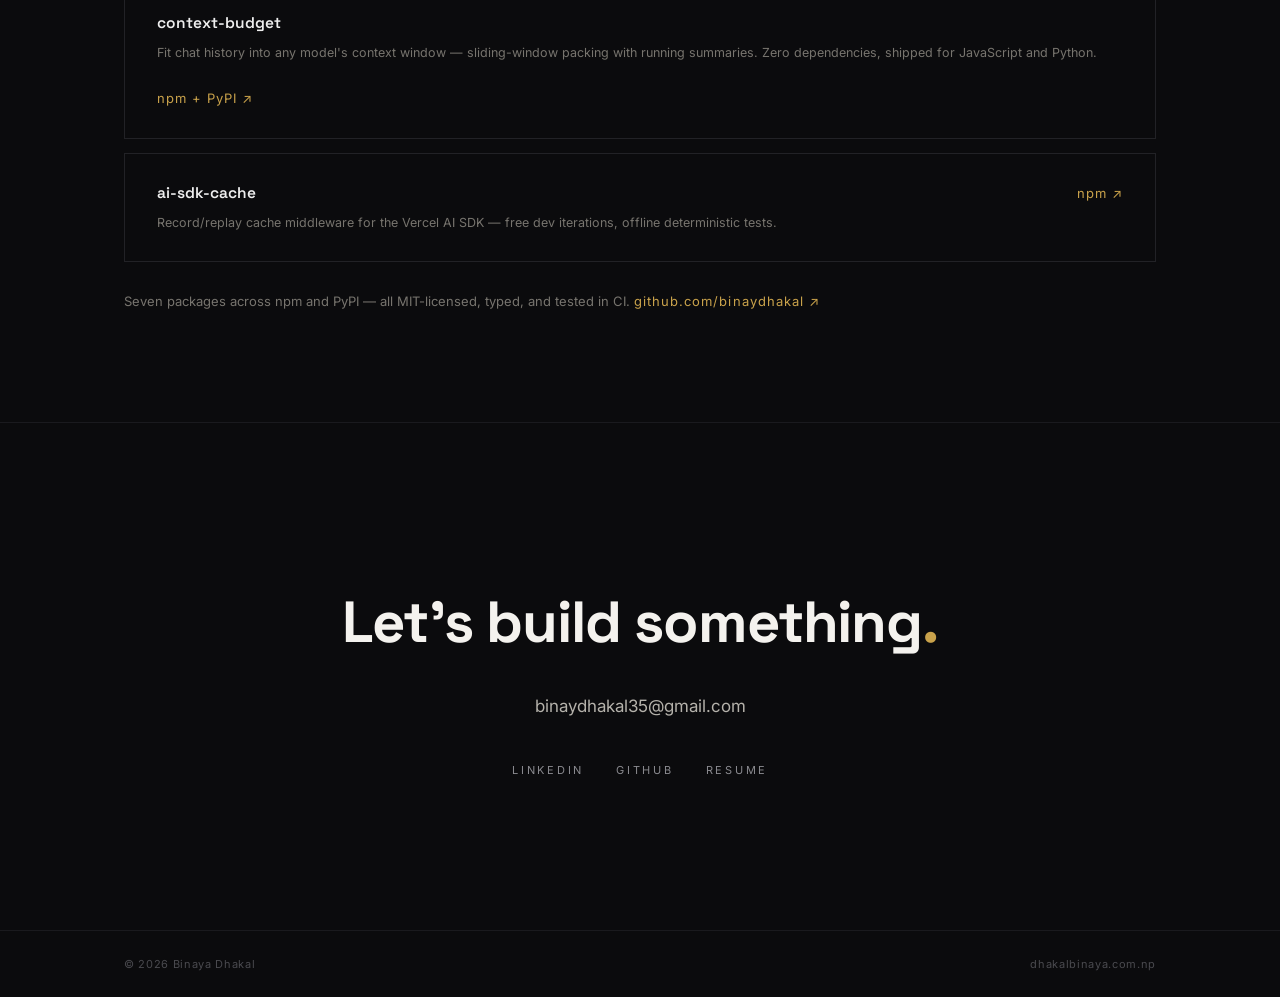
==== commit 17833f59: "Add SpeedCube AI Analyzer to Ventures and CV" ====
--- a/index.html
+++ b/index.html
@@ -79,7 +79,8 @@
 			"https://scholar.google.com/citations?user=4LWoepUAAAAJ",
 			"https://www.yanib.dev",
 			"https://www.capsify.app",
-			"https://www.solmari.app"
+			"https://www.solmari.app",
+			"https://www.speedcubeaianalyzer.com"
 		]
 	}
 	</script>
@@ -162,6 +163,13 @@
 						<p class="card-desc">Private, offline, on-device AI — chat grounded in your own notes. No account, no servers, no tracking.</p>
 						<p class="platforms">iOS &nbsp;&nbsp;<a class="link-gold" href="https://www.solmari.app" target="_blank" rel="noopener">solmari.app <span aria-hidden="true">→</span></a></p>
 					</article>
+					<article class="venture-card" data-reveal>
+						<p class="card-role">Creator</p>
+						<h4>SpeedCube AI Analyzer</h4>
+						<p class="card-tagline">Train smarter, not just faster.</p>
+						<p class="card-desc">An AI solve coach for speedcubers — record a solve and get phase splits, a pause map and coaching feedback, on a WCA-compliant timer.</p>
+						<p class="platforms">iOS &nbsp;&nbsp;<a class="link-gold" href="https://www.speedcubeaianalyzer.com" target="_blank" rel="noopener">speedcubeaianalyzer.com <span aria-hidden="true">→</span></a></p>
+					</article>
 				</div>
 
 				<a class="current" href="https://www.fluid.app" target="_blank" rel="noopener" data-reveal>
